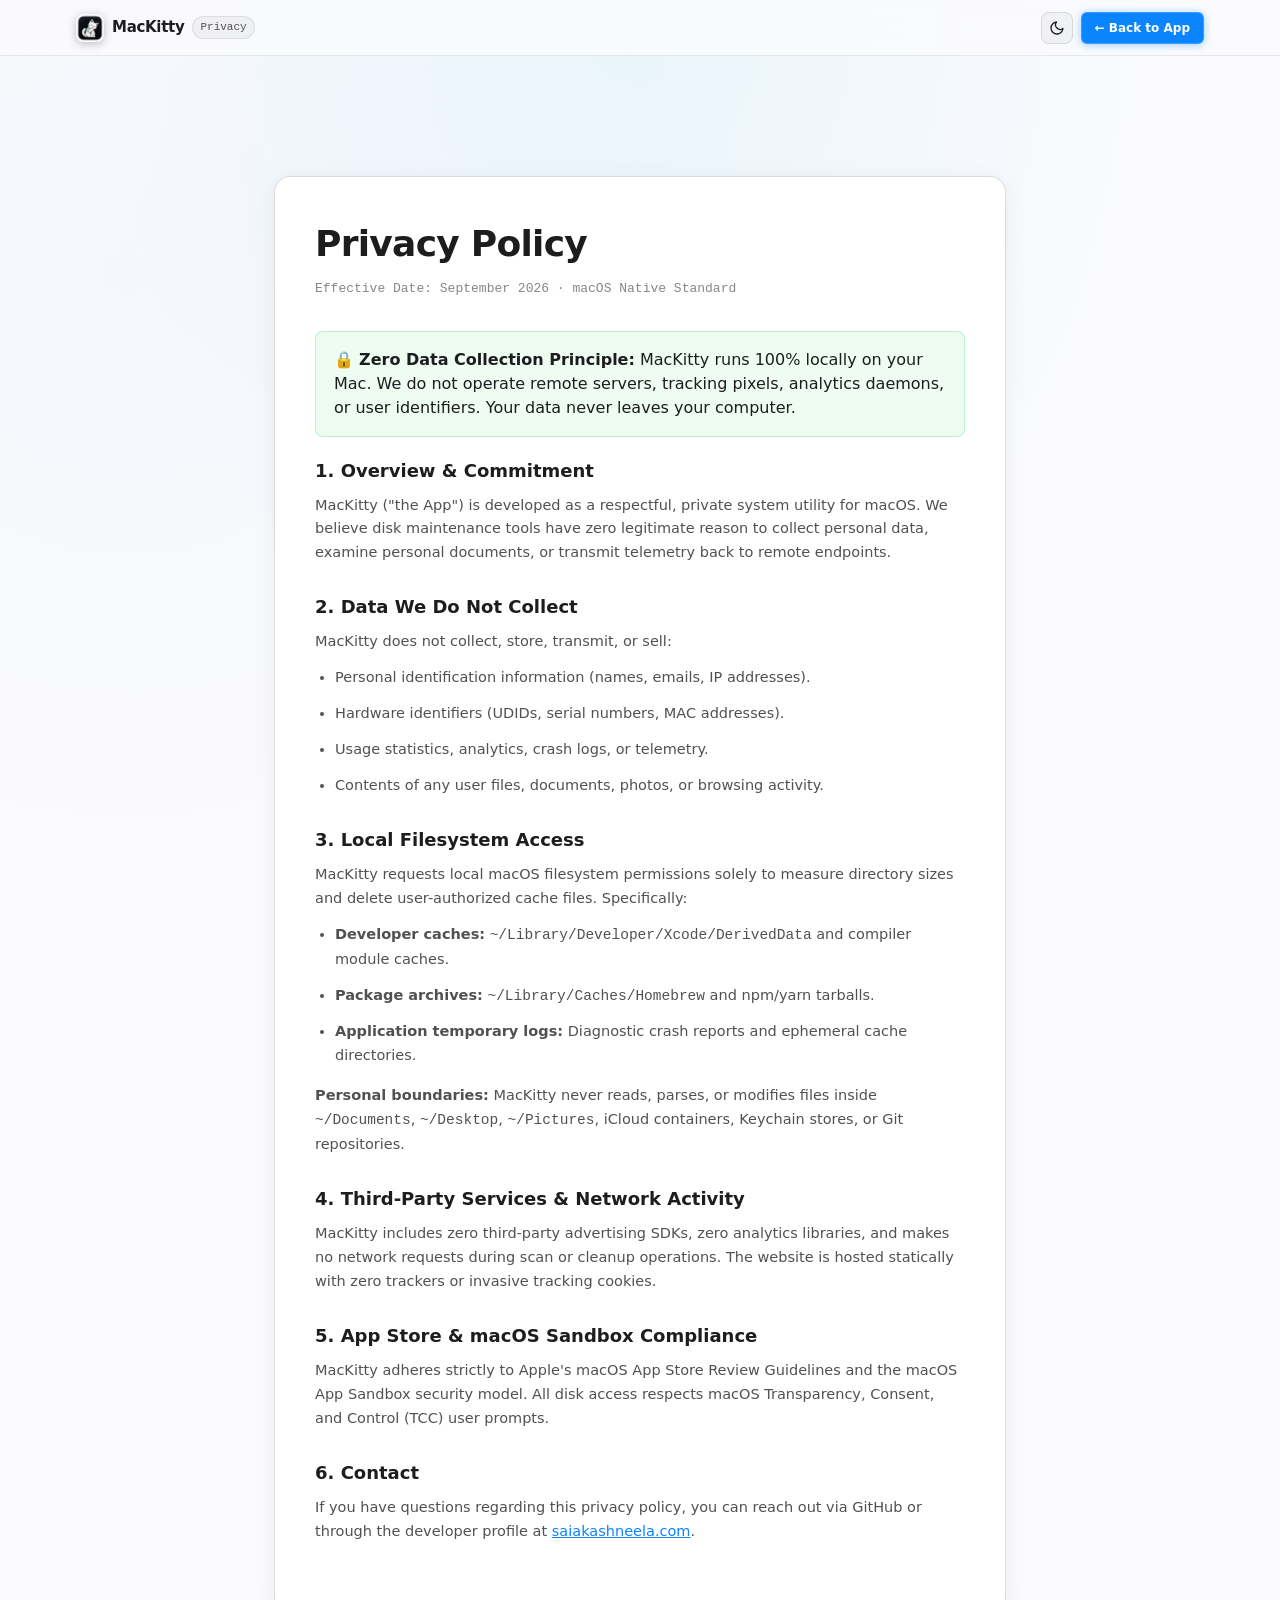
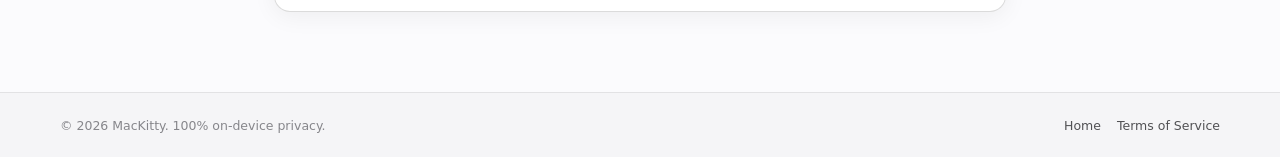
==== website/privacy.html @ 0033ea56 "feat: redesign dashboard UI, add auto-theming, include legal pages, and implement build notarization" ====
<!DOCTYPE html>
<html lang="en">
<head>
  <meta charset="UTF-8">
  <meta name="viewport" content="width=device-width, initial-scale=1.0, viewport-fit=cover">
  <title>Privacy Policy — MacKitty</title>
  <meta name="description" content="MacKitty Privacy Policy. 100% on-device operation. Zero telemetry, zero tracking, zero personal data collected or transmitted.">
  <link rel="icon" type="image/png" sizes="64x64" href="assets/favicon.png">
  <link rel="apple-touch-icon" href="assets/logo.png">
  <link rel="stylesheet" href="styles.css">
  <style>
    .legal-container {
      max-width: 780px;
      margin: 120px auto 80px;
      padding: 0 24px;
      position: relative;
      z-index: 10;
    }
    .legal-card {
      background: var(--bg-surface);
      border: 1px solid var(--border-subtle);
      border-radius: 16px;
      padding: 40px;
      box-shadow: var(--shadow-card);
    }
    .legal-card h1 {
      font-size: clamp(26px, 4vw, 36px);
      font-weight: 700;
      letter-spacing: -0.02em;
      margin: 0 0 8px;
      color: var(--text-primary);
    }
    .legal-card .effective-date {
      font-size: 13px;
      color: var(--text-muted);
      font-family: var(--font-mono);
      margin-bottom: 32px;
      display: block;
    }
    .legal-section {
      margin-bottom: 28px;
    }
    .legal-section h2 {
      font-size: 18px;
      font-weight: 600;
      color: var(--text-primary);
      margin: 0 0 10px;
    }
    .legal-section p, .legal-section li {
      font-size: 14.5px;
      line-height: 1.65;
      color: var(--text-secondary);
      margin: 0 0 12px;
    }
    .legal-section ul {
      padding-left: 20px;
      margin: 0 0 16px;
    }
    .legal-highlight {
      background: rgba(48, 209, 88, 0.08);
      border: 1px solid rgba(48, 209, 88, 0.25);
      border-radius: 8px;
      padding: 16px 18px;
      margin: 20px 0;
    }
    .legal-highlight p {
      margin: 0;
      font-weight: 500;
      color: var(--text-primary);
    }
  </style>
</head>
<body>
  <div class="page-atmosphere"></div>

  <!-- Header -->
  <header class="site-header">
    <div class="header-container">
      <a href="index.html" class="brand-badge">
        <img src="assets/logo.png" alt="MacKitty Icon" class="brand-icon">
        <span class="brand-name">MacKitty</span>
        <span class="brand-tag">Privacy</span>
      </a>

      <div class="header-actions">
        <button id="theme-toggle-btn" class="theme-toggle-btn" aria-label="Toggle Light and Dark Mode" title="Toggle Light/Dark Theme">
          <svg class="sun-icon" width="16" height="16" viewBox="0 0 24 24" fill="none" stroke="currentColor" stroke-width="2" stroke-linecap="round" stroke-linejoin="round"><circle cx="12" cy="12" r="5"></circle><line x1="12" y1="1" x2="12" y2="3"></line><line x1="12" y1="21" x2="12" y2="23"></line><line x1="4.22" y1="4.22" x2="5.64" y2="5.64"></line><line x1="18.36" y1="18.36" x2="19.78" y2="19.78"></line><line x1="1" y1="12" x2="3" y2="12"></line><line x1="21" y1="12" x2="23" y2="12"></line><line x1="4.22" y1="19.78" x2="5.64" y2="18.36"></line><line x1="18.36" y1="5.64" x2="19.78" y2="4.22"></line></svg>
          <svg class="moon-icon" width="16" height="16" viewBox="0 0 24 24" fill="none" stroke="currentColor" stroke-width="2" stroke-linecap="round" stroke-linejoin="round"><path d="M21 12.79A9 9 0 1 1 11.21 3 7 7 0 0 0 21 12.79z"></path></svg>
        </button>
        <a href="index.html" class="btn-header-download">← Back to App</a>
      </div>
    </div>
  </header>

  <main class="legal-container">
    <article class="legal-card">
      <h1>Privacy Policy</h1>
      <span class="effective-date">Effective Date: September 2026 · macOS Native Standard</span>

      <div class="legal-highlight">
        <p>🔒 <strong>Zero Data Collection Principle:</strong> MacKitty runs 100% locally on your Mac. We do not operate remote servers, tracking pixels, analytics daemons, or user identifiers. Your data never leaves your computer.</p>
      </div>

      <section class="legal-section">
        <h2>1. Overview & Commitment</h2>
        <p>MacKitty ("the App") is developed as a respectful, private system utility for macOS. We believe disk maintenance tools have zero legitimate reason to collect personal data, examine personal documents, or transmit telemetry back to remote endpoints.</p>
      </section>

      <section class="legal-section">
        <h2>2. Data We Do Not Collect</h2>
        <p>MacKitty does not collect, store, transmit, or sell:</p>
        <ul>
          <li>Personal identification information (names, emails, IP addresses).</li>
          <li>Hardware identifiers (UDIDs, serial numbers, MAC addresses).</li>
          <li>Usage statistics, analytics, crash logs, or telemetry.</li>
          <li>Contents of any user files, documents, photos, or browsing activity.</li>
        </ul>
      </section>

      <section class="legal-section">
        <h2>3. Local Filesystem Access</h2>
        <p>MacKitty requests local macOS filesystem permissions solely to measure directory sizes and delete user-authorized cache files. Specifically:</p>
        <ul>
          <li><strong>Developer caches:</strong> <code>~/Library/Developer/Xcode/DerivedData</code> and compiler module caches.</li>
          <li><strong>Package archives:</strong> <code>~/Library/Caches/Homebrew</code> and npm/yarn tarballs.</li>
          <li><strong>Application temporary logs:</strong> Diagnostic crash reports and ephemeral cache directories.</li>
        </ul>
        <p><strong>Personal boundaries:</strong> MacKitty never reads, parses, or modifies files inside <code>~/Documents</code>, <code>~/Desktop</code>, <code>~/Pictures</code>, iCloud containers, Keychain stores, or Git repositories.</p>
      </section>

      <section class="legal-section">
        <h2>4. Third-Party Services & Network Activity</h2>
        <p>MacKitty includes zero third-party advertising SDKs, zero analytics libraries, and makes no network requests during scan or cleanup operations. The website is hosted statically with zero trackers or invasive tracking cookies.</p>
      </section>

      <section class="legal-section">
        <h2>5. App Store & macOS Sandbox Compliance</h2>
        <p>MacKitty adheres strictly to Apple's macOS App Store Review Guidelines and the macOS App Sandbox security model. All disk access respects macOS Transparency, Consent, and Control (TCC) user prompts.</p>
      </section>

      <section class="legal-section">
        <h2>6. Contact</h2>
        <p>If you have questions regarding this privacy policy, you can reach out via GitHub or through the developer profile at <a href="https://saiakashneela.com" style="color: var(--mac-blue);">saiakashneela.com</a>.</p>
      </section>
    </article>
  </main>

  <footer class="site-footer">
    <div class="footer-container">
      <div>© 2026 MacKitty. 100% on-device privacy.</div>
      <div class="footer-links">
        <a href="index.html">Home</a>
        <a href="terms.html">Terms of Service</a>
      </div>
    </div>
  </footer>

  <script src="app.js"></script>
</body>
</html>
---- website/styles.css ----
/* ==========================================================================
   MacKitty — Native macOS System Companion & Disk Reclaimer
   Design System: Apple Silicon Native Glass (Dark Vibrancy & Apple Light Mode)
   Typography: SF Pro Display / SF Pro Text / SF Mono
   ========================================================================== */

:root {
  /* Core Dark Mode Palette (Default) */
  --bg-desktop: #0a0b0e;
  --bg-surface: #121318;
  --bg-header: rgba(10, 11, 14, 0.78);
  --bg-app-window: #121318;
  --bg-app-panel: #16171d;
  --bg-app-card: rgba(255, 255, 255, 0.04);
  --bg-app-card-hover: rgba(255, 255, 255, 0.07);

  --text-primary: #f4f4f7;
  --text-secondary: rgba(255, 255, 255, 0.7);
  --text-muted: rgba(255, 255, 255, 0.45);
  --text-pill: rgba(255, 255, 255, 0.85);

  /* Hairlines and borders */
  --border-hairline: rgba(255, 255, 255, 0.08);
  --border-subtle: rgba(255, 255, 255, 0.14);
  --border-card: rgba(255, 255, 255, 0.08);

  /* Mac System Accents */
  --mac-blue: #0a84ff;
  --mac-blue-hover: #0071e3;
  --mac-blue-glow: rgba(10, 132, 255, 0.4);
  --mac-cyan: #38bdf8;
  --mac-green: #30d158;
  --mac-yellow: #ffd60a;
  --mac-orange: #ff9f0a;
  --mac-red: #ff453a;
  --mac-purple: #bf5af2;

  /* Typography */
  --font-sans: -apple-system, BlinkMacSystemFont, "SF Pro Display", "SF Pro Text", -apple-system, system-ui, sans-serif;
  --font-mono: "SF Mono", ui-monospace, Menlo, Monaco, Consolas, monospace;

  /* Shadows */
  --shadow-window: 0 30px 90px -10px rgba(0, 0, 0, 0.85), 0 0 0 1px rgba(255, 255, 255, 0.08);
  --shadow-card: 0 4px 20px rgba(0, 0, 0, 0.3);
}

/* ==========================================================================
   LIGHT MODE PALETTE (Apple Style Pure Whites & Refined Grays)
   ========================================================================== */
html[data-theme="light"] {
  --bg-desktop: #fbfbfd;
  --bg-surface: #ffffff;
  --bg-header: rgba(251, 251, 253, 0.82);
  --bg-app-card: rgba(0, 0, 0, 0.03);
  --bg-app-card-hover: rgba(0, 0, 0, 0.06);

  --text-primary: #1d1d1f;
  --text-secondary: #515154;
  --text-muted: #86868b;
  --text-pill: #333336;

  --border-hairline: rgba(0, 0, 0, 0.08);
  --border-subtle: rgba(0, 0, 0, 0.14);
  --border-card: rgba(0, 0, 0, 0.08);

  --shadow-window: 0 25px 70px -10px rgba(0, 0, 0, 0.3), 0 0 0 1px rgba(0, 0, 0, 0.08);
  --shadow-card: 0 4px 24px rgba(0, 0, 0, 0.06);
}

html[data-theme="light"] .page-atmosphere {
  background: 
    radial-gradient(ellipse at 50% 0%, rgba(14, 165, 233, 0.07) 0%, transparent 60%),
    radial-gradient(circle at 10% 30%, rgba(59, 130, 246, 0.03) 0%, transparent 50%),
    #fbfbfd;
}

html[data-theme="light"] .hero-title {
  color: #1d1d1f;
}

html[data-theme="light"] .hero-subtitle {
  color: #515154;
}
html[data-theme="light"] .hero-subtitle strong {
  color: #1d1d1f;
}

html[data-theme="light"] .hero-pill-badge {
  background: rgba(0, 0, 0, 0.04);
  color: #1d1d1f;
  border-color: rgba(0, 0, 0, 0.08);
}

html[data-theme="light"] .hero-trust-row {
  color: #6e6e73;
}

html[data-theme="light"] .btn-secondary-mac {
  background: rgba(0, 0, 0, 0.04);
  color: #1d1d1f;
  border-color: rgba(0, 0, 0, 0.12);
}
html[data-theme="light"] .btn-secondary-mac:hover {
  background: rgba(0, 0, 0, 0.08);
}

html[data-theme="light"] .btn-header-appstore {
  background: rgba(0, 0, 0, 0.04);
  color: #1d1d1f;
  border-color: rgba(0, 0, 0, 0.1);
}

html[data-theme="light"] .brand-name {
  color: #1d1d1f;
}

html[data-theme="light"] .nav-link {
  color: #515154;
}
html[data-theme="light"] .nav-link:hover {
  color: #1d1d1f;
}

html[data-theme="light"] .tech-panel {
  background: #ffffff;
  border-color: rgba(0, 0, 0, 0.08);
  box-shadow: 0 4px 20px rgba(0, 0, 0, 0.04);
}
html[data-theme="light"] .tech-panel.safe {
  border-color: rgba(48, 209, 88, 0.35);
  background: linear-gradient(180deg, rgba(48, 209, 88, 0.04) 0%, #ffffff 100%);
}
html[data-theme="light"] .tech-panel.forbidden {
  border-color: rgba(255, 69, 58, 0.35);
  background: linear-gradient(180deg, rgba(255, 69, 58, 0.04) 0%, #ffffff 100%);
}
html[data-theme="light"] .spec-item {
  color: #333336;
}
html[data-theme="light"] .spec-item code {
  background: rgba(0, 0, 0, 0.05);
  color: #0284c7;
}

html[data-theme="light"] .faq-item {
  background: #ffffff;
  border-color: rgba(0, 0, 0, 0.08);
}
html[data-theme="light"] .faq-btn {
  color: #1d1d1f;
}
html[data-theme="light"] .faq-body {
  color: #515154;
  border-color: rgba(0, 0, 0, 0.06);
}

html[data-theme="light"] .download-card {
  background: linear-gradient(180deg, #ffffff 0%, #f5f5f7 100%);
  border-color: rgba(14, 165, 233, 0.35);
  box-shadow: 0 20px 50px rgba(0, 0, 0, 0.06);
}
html[data-theme="light"] .download-card h2 {
  color: #1d1d1f !important;
}
html[data-theme="light"] .download-card p {
  color: #515154 !important;
}

html[data-theme="light"] body {
  background-color: #fbfbfd;
  color: #1d1d1f;
}

html[data-theme="light"] .site-header {
  background: rgba(251, 251, 253, 0.85);
  border-color: rgba(0, 0, 0, 0.08);
}

html[data-theme="light"] .brand-tag {
  background: rgba(0, 0, 0, 0.04);
  color: #515154;
  border-color: rgba(0, 0, 0, 0.08);
}

html[data-theme="light"] .section-title {
  color: #1d1d1f;
}

html[data-theme="light"] .section-lead {
  color: #515154;
}

html[data-theme="light"] .section-label {
  color: #0284c7;
}

html[data-theme="light"] .companion-bar {
  background: rgba(240, 242, 247, 0.95);
  border-color: rgba(0, 0, 0, 0.1);
  color: #515154;
}
html[data-theme="light"] .companion-left span.apple-icon,
html[data-theme="light"] .companion-left span.app-item {
  color: #1d1d1f;
}
html[data-theme="light"] .companion-right .btn-tray-toggle {
  background: rgba(0, 0, 0, 0.05);
  color: #1d1d1f;
  border-color: rgba(0, 0, 0, 0.1);
}

html[data-theme="light"] .theme-toggle-btn {
  background: rgba(0, 0, 0, 0.04);
  border-color: rgba(0, 0, 0, 0.1);
  color: #1d1d1f;
}
html[data-theme="light"] .theme-toggle-btn:hover {
  background: rgba(0, 0, 0, 0.08);
}

html[data-theme="light"] .tech-panel h3 {
  color: #1d1d1f !important;
}
html[data-theme="light"] .tech-panel p {
  color: #515154 !important;
}

html[data-theme="light"] .faq-icon {
  color: #86868b;
}

html[data-theme="light"] .site-footer {
  background: #f5f5f7;
  color: #86868b;
  border-color: rgba(0, 0, 0, 0.08);
}
html[data-theme="light"] .footer-links a {
  color: #515154;
}
html[data-theme="light"] .footer-links a:hover {
  color: #1d1d1f;
}

/* ==========================================================================
   GLOBAL RESET & BASE
   ========================================================================== */
*, *::before, *::after {
  box-sizing: border-box;
}

html {
  scroll-behavior: smooth;
}

body {
  margin: 0;
  padding: 0;
  background-color: var(--bg-desktop);
  color: var(--text-primary);
  font-family: var(--font-sans);
  -webkit-font-smoothing: antialiased;
  -moz-osx-font-smoothing: grayscale;
  line-height: 1.5;
  overflow-x: hidden;
  transition: background-color 0.25s ease, color 0.25s ease;
}

.page-atmosphere {
  position: fixed;
  inset: 0;
  pointer-events: none;
  z-index: 0;
  background: 
    radial-gradient(ellipse at 50% 0%, rgba(14, 165, 233, 0.08) 0%, transparent 60%),
    radial-gradient(circle at 10% 30%, rgba(59, 130, 246, 0.04) 0%, transparent 50%),
    radial-gradient(circle at 90% 70%, rgba(168, 85, 247, 0.03) 0%, transparent 50%),
    #0a0b0e;
  transition: background 0.3s ease;
}

/* ==========================================================================
   NAVIGATION
   ========================================================================== */
.site-header {
  position: sticky;
  top: 0;
  z-index: 100;
  backdrop-filter: blur(24px) saturate(180%);
  -webkit-backdrop-filter: blur(24px) saturate(180%);
  background: var(--bg-header);
  border-bottom: 1px solid var(--border-hairline);
  height: 56px;
  transition: background 0.25s ease, border-color 0.25s ease;
}

.header-container {
  max-width: 1160px;
  margin: 0 auto;
  padding: 0 16px;
  height: 100%;
  display: flex;
  align-items: center;
  justify-content: space-between;
}

.brand-badge {
  display: flex;
  align-items: center;
  gap: 8px;
  text-decoration: none;
  color: var(--text-primary);
}

.brand-icon {
  width: 28px;
  height: 28px;
  border-radius: 7px;
  box-shadow: 0 2px 8px rgba(0, 0, 0, 0.25);
  flex-shrink: 0;
}

.brand-name {
  font-size: 15px;
  font-weight: 600;
  letter-spacing: -0.02em;
}

.brand-tag {
  font-size: 11px;
  font-family: var(--font-mono);
  color: var(--text-muted);
  background: var(--bg-app-card);
  padding: 2px 7px;
  border-radius: 12px;
  border: 1px solid var(--border-hairline);
}

.nav-links {
  display: none;
  align-items: center;
  gap: 24px;
}
@media (min-width: 820px) {
  .nav-links {
    display: flex;
  }
}

.nav-link {
  font-size: 13px;
  color: var(--text-secondary);
  text-decoration: none;
  transition: color 0.15s ease;
}
.nav-link:hover {
  color: var(--text-primary);
}

.header-actions {
  display: flex;
  align-items: center;
  gap: 8px;
}

/* Theme Toggle Button (Sun/Moon) */
.theme-toggle-btn {
  background: var(--bg-app-card);
  border: 1px solid var(--border-hairline);
  border-radius: 8px;
  width: 32px;
  height: 32px;
  display: flex;
  align-items: center;
  justify-content: center;
  cursor: pointer;
  color: var(--text-primary);
  transition: all 0.15s ease;
  padding: 0;
  flex-shrink: 0;
}
.theme-toggle-btn:hover {
  background: var(--bg-app-card-hover);
  border-color: var(--border-subtle);
}
.theme-toggle-btn .sun-icon {
  display: block;
}
.theme-toggle-btn .moon-icon {
  display: none;
}
html[data-theme="light"] .theme-toggle-btn .sun-icon {
  display: none;
}
html[data-theme="light"] .theme-toggle-btn .moon-icon {
  display: block;
}

.btn-header-appstore {
  display: none;
  align-items: center;
  gap: 6px;
  padding: 6px 12px;
  font-size: 12px;
  font-weight: 500;
  color: var(--text-primary);
  background: var(--bg-app-card);
  border: 1px solid var(--border-hairline);
  border-radius: 6px;
  text-decoration: none;
  transition: all 0.15s ease;
}
@media (min-width: 540px) {
  .btn-header-appstore {
    display: inline-flex;
  }
}
.btn-header-appstore:hover {
  background: var(--bg-app-card-hover);
}

.btn-header-download {
  display: inline-flex;
  align-items: center;
  gap: 6px;
  padding: 6px 13px;
  font-size: 12px;
  font-weight: 600;
  color: #fff;
  background: var(--mac-blue);
  border: 1px solid rgba(255, 255, 255, 0.2);
  border-radius: 6px;
  text-decoration: none;
  box-shadow: 0 1px 8px var(--mac-blue-glow);
  transition: all 0.15s ease;
}
.btn-header-download:hover {
  background: var(--mac-blue-hover);
}

/* ==========================================================================
   HERO SECTION
   ========================================================================== */
.hero-section {
  position: relative;
  z-index: 10;
  max-width: 1160px;
  margin: 0 auto;
  padding: 48px 16px 16px;
  text-align: center;
}
@media (min-width: 768px) {
  .hero-section {
    padding: 64px 20px 24px;
  }
}

.hero-pill-badge {
  display: inline-flex;
  align-items: center;
  gap: 8px;
  padding: 5px 14px;
  font-size: 12px;
  font-weight: 500;
  color: var(--text-pill);
  background: var(--bg-app-card);
  border: 1px solid var(--border-hairline);
  border-radius: 20px;
  margin-bottom: 20px;
  max-width: 100%;
  overflow: hidden;
  text-overflow: ellipsis;
  white-space: nowrap;
}

.hero-pill-dot {
  width: 6px;
  height: 6px;
  background: var(--mac-green);
  border-radius: 50%;
  box-shadow: 0 0 6px rgba(48, 209, 88, 0.6);
  flex-shrink: 0;
}

.hero-title {
  font-size: clamp(28px, 6vw, 66px);
  font-weight: 700;
  letter-spacing: -0.035em;
  line-height: 1.1;
  color: #ffffff;
  margin: 0 0 16px;
  max-width: 860px;
  margin-left: auto;
  margin-right: auto;
}

.hero-subtitle {
  font-size: clamp(15px, 2.2vw, 19px);
  font-weight: 400;
  line-height: 1.5;
  color: var(--text-secondary);
  max-width: 640px;
  margin: 0 auto 28px;
}

.hero-subtitle strong {
  color: var(--text-primary);
  font-weight: 600;
}

.hero-cta-group {
  display: flex;
  flex-direction: column;
  align-items: stretch;
  justify-content: center;
  gap: 10px;
  margin-bottom: 18px;
  max-width: 440px;
  margin-left: auto;
  margin-right: auto;
}
@media (min-width: 520px) {
  .hero-cta-group {
    flex-direction: row;
    max-width: none;
  }
}

.btn-primary-mac {
  display: inline-flex;
  align-items: center;
  justify-content: center;
  gap: 10px;
  padding: 12px 24px;
  min-height: 48px;
  font-size: 14.5px;
  font-weight: 600;
  color: #fff;
  background: linear-gradient(180deg, #1f86f8 0%, #0d62d6 100%);
  border: 1px solid rgba(255, 255, 255, 0.35);
  border-radius: 10px;
  text-decoration: none;
  box-shadow: 0 4px 20px rgba(13, 98, 214, 0.45);
  transition: all 0.2s cubic-bezier(0.16, 1, 0.3, 1);
}
.btn-primary-mac:hover {
  transform: translateY(-1px);
  box-shadow: 0 6px 28px rgba(13, 98, 214, 0.6);
}

.btn-secondary-mac {
  display: inline-flex;
  align-items: center;
  justify-content: center;
  gap: 10px;
  padding: 12px 22px;
  min-height: 48px;
  font-size: 14.5px;
  font-weight: 500;
  color: rgba(255, 255, 255, 0.9);
  background: rgba(255, 255, 255, 0.06);
  border: 1px solid var(--border-subtle);
  border-radius: 10px;
  text-decoration: none;
  backdrop-filter: blur(12px);
  transition: all 0.2s ease;
}
.btn-secondary-mac:hover {
  background: rgba(255, 255, 255, 0.12);
  color: #fff;
}

.hero-trust-row {
  display: inline-flex;
  align-items: center;
  justify-content: center;
  gap: 8px;
  font-size: 12.5px;
  color: var(--text-muted);
}
.hero-trust-row svg {
  color: var(--mac-green);
  flex-shrink: 0;
}

/* ==========================================================================
   INTERACTIVE MACOS APP WINDOW (Exact Replica of SimpleDashboardView)
   ========================================================================== */
.showcase-stage {
  position: relative;
  z-index: 10;
  max-width: 1080px;
  margin: 28px auto 60px;
  padding: 0 12px;
}
@media (min-width: 768px) {
  .showcase-stage {
    padding: 0 20px;
  }
}

/* Simulated macOS Menu Bar Companion Toggle */
.companion-bar {
  display: flex;
  align-items: center;
  justify-content: space-between;
  background: rgba(20, 21, 26, 0.9);
  border: 1px solid var(--border-hairline);
  border-bottom: none;
  border-radius: 12px 12px 0 0;
  padding: 6px 12px;
  font-size: 12px;
  color: rgba(255, 255, 255, 0.6);
}

.companion-left {
  display: flex;
  align-items: center;
  gap: 12px;
}
.companion-left span.apple-icon {
  color: #fff;
  font-size: 13px;
}
.companion-left span.app-item {
  font-weight: 600;
  color: #fff;
}
.companion-left span.menu-item {
  display: none;
}
@media (min-width: 700px) {
  .companion-left span.menu-item {
    display: inline;
  }
}

.companion-right {
  display: flex;
  align-items: center;
  gap: 10px;
  position: relative;
}

.tray-icon-btn {
  display: inline-flex;
  align-items: center;
  gap: 6px;
  background: rgba(255, 255, 255, 0.08);
  border: 1px solid var(--border-hairline);
  padding: 4px 10px;
  border-radius: 6px;
  color: #fff;
  font-size: 11px;
  font-weight: 500;
  cursor: pointer;
  transition: all 0.15s ease;
}
.tray-icon-btn:hover, .tray-icon-btn.active {
  background: rgba(56, 189, 248, 0.2);
  border-color: rgba(56, 189, 248, 0.4);
  color: var(--mac-cyan);
}

/* Tray Mini Dashboard Dropdown Simulator */
.tray-popover {
  position: absolute;
  top: 36px;
  right: 0;
  width: 310px;
  max-width: calc(100vw - 36px);
  background: #14151b;
  border: 1px solid rgba(255, 255, 255, 0.14);
  border-radius: 12px;
  box-shadow: 0 20px 50px rgba(0, 0, 0, 0.85), 0 0 0 1px rgba(255, 255, 255, 0.08);
  padding: 14px;
  z-index: 50;
  display: none;
  animation: popoverFadeIn 0.18s cubic-bezier(0.16, 1, 0.3, 1);
}
.tray-popover.open {
  display: block;
}

@keyframes popoverFadeIn {
  from { opacity: 0; transform: translateY(-6px); }
  to { opacity: 1; transform: translateY(0); }
}

.tray-popover-header {
  display: flex;
  align-items: center;
  justify-content: space-between;
  margin-bottom: 12px;
}
.tray-popover-title {
  display: flex;
  align-items: center;
  gap: 8px;
  font-size: 13.5px;
  font-weight: 700;
  color: #fff;
}
.tray-popover-title img {
  width: 18px;
  height: 18px;
  border-radius: 4px;
}

.tray-grid {
  display: grid;
  grid-template-columns: 1fr 1fr;
  gap: 8px;
  margin-bottom: 8px;
}

.tray-stat-box {
  background: rgba(255, 255, 255, 0.04);
  border: 1px solid var(--border-hairline);
  border-radius: 8px;
  padding: 8px 10px;
  text-align: left;
}
.tray-stat-label {
  font-size: 9.5px;
  font-weight: 600;
  text-transform: uppercase;
  color: rgba(255, 255, 255, 0.45);
  margin-bottom: 2px;
}
.tray-stat-val {
  font-size: 12.5px;
  font-weight: 700;
  font-family: var(--font-mono);
  color: #fff;
}
.tray-stat-sub {
  font-size: 10px;
  color: rgba(255, 255, 255, 0.4);
}

.tray-network-box {
  display: flex;
  align-items: center;
  justify-content: space-between;
  background: rgba(255, 255, 255, 0.04);
  border: 1px solid var(--border-hairline);
  border-radius: 8px;
  padding: 6px 10px;
  font-size: 11px;
  margin-bottom: 10px;
}

.tray-action-buttons {
  display: grid;
  grid-template-columns: 1fr 1fr;
  gap: 8px;
}
.tray-btn-clean {
  background: var(--mac-blue);
  color: #fff;
  border: none;
  border-radius: 7px;
  font-size: 11.5px;
  font-weight: 600;
  padding: 8px;
  cursor: pointer;
}
.tray-btn-scan {
  background: rgba(255, 255, 255, 0.08);
  color: #fff;
  border: 1px solid var(--border-hairline);
  border-radius: 7px;
  font-size: 11.5px;
  font-weight: 600;
  padding: 8px;
  cursor: pointer;
}

/* Actual App Window Frame */
.mac-window {
  position: relative;
  background: var(--bg-app-window);
  border: 1px solid rgba(255, 255, 255, 0.1);
  border-radius: 0 0 14px 14px;
  box-shadow: var(--shadow-window);
  overflow: hidden;
  min-height: 590px;
  display: flex;
  flex-direction: column;
}

/* Window Chrome Titlebar */
.mac-chrome {
  height: 42px;
  background: rgba(18, 19, 24, 0.95);
  border-bottom: 1px solid var(--border-hairline);
  display: flex;
  align-items: center;
  justify-content: space-between;
  padding: 0 12px;
  position: relative;
  z-index: 20;
}

.traffic-lights {
  display: flex;
  align-items: center;
  gap: 7px;
}

.traffic-light {
  width: 12px;
  height: 12px;
  border-radius: 50%;
  display: inline-block;
}
.tl-close { background: #ff5f56; border: 1px solid #e0443e; }
.tl-min { background: #ffbd2e; border: 1px solid #dea123; }
.tl-zoom { background: #27c93f; border: 1px solid #1aab29; }

.chrome-center {
  display: flex;
  align-items: center;
  gap: 12px;
}

.chrome-app-id {
  display: flex;
  align-items: center;
  gap: 7px;
  font-size: 13px;
  font-weight: 600;
  color: rgba(255, 255, 255, 0.9);
}
.chrome-app-id img {
  width: 16px;
  height: 16px;
  border-radius: 4px;
}

.chrome-tabs {
  display: none;
  align-items: center;
  gap: 3px;
  background: rgba(255, 255, 255, 0.04);
  padding: 2px;
  border-radius: 20px;
  border: 1px solid var(--border-hairline);
}
@media (min-width: 600px) {
  .chrome-tabs {
    display: flex;
  }
}

.chrome-tab {
  font-size: 11.5px;
  font-weight: 500;
  color: rgba(255, 255, 255, 0.5);
  background: transparent;
  border: none;
  padding: 4px 11px;
  border-radius: 16px;
  cursor: pointer;
  transition: all 0.15s ease;
}
.chrome-tab.active {
  color: #fff;
  font-weight: 600;
  background: rgba(255, 255, 255, 0.12);
  box-shadow: 0 0 0 1px rgba(255, 255, 255, 0.14);
}

.chrome-right {
  display: flex;
  align-items: center;
  gap: 8px;
}

.status-badge {
  display: inline-flex;
  align-items: center;
  gap: 6px;
  padding: 4px 9px;
  background: rgba(255, 255, 255, 0.06);
  border-radius: 6px;
  font-size: 11px;
  color: rgba(255, 255, 255, 0.65);
}

.status-dot {
  width: 6px;
  height: 6px;
  border-radius: 50%;
  background: #888;
}
.status-dot.idle { background: #888; }
.status-dot.scanning { background: var(--mac-cyan); box-shadow: 0 0 6px var(--mac-cyan); }
.status-dot.triage { background: var(--mac-yellow); }
.status-dot.cleaning { background: var(--mac-green); }

/* Window Canvas Area (With Cosmic Cat Video) */
.mac-canvas {
  position: relative;
  flex: 1;
  min-height: 550px;
  display: flex;
  flex-direction: column;
  overflow: hidden;
  background: #0f1014;
}

/* Background Cosmic Video Layer */
.mac-video-layer {
  position: absolute;
  inset: 0;
  width: 100%;
  height: 100%;
  object-fit: cover;
  pointer-events: none;
  z-index: 1;
  transition: transform 0.45s cubic-bezier(0.16, 1, 0.3, 1);
}
.mac-video-layer.flipped {
  transform: scaleX(-1);
}

/* Cat Spotlight Aura (from SimpleDashboardView.swift) */
.cat-spotlight-aura {
  position: absolute;
  inset: 0;
  pointer-events: none;
  z-index: 2;
  transition: all 0.45s ease;
  background: radial-gradient(circle at 18% 70%, rgba(89, 166, 255, 0.22) 20px, rgba(38, 89, 230, 0.08) 120px, transparent 220px);
}
.cat-spotlight-aura.flipped {
  background: radial-gradient(circle at 82% 70%, rgba(89, 166, 255, 0.26) 20px, rgba(38, 89, 230, 0.10) 140px, transparent 240px);
}

/* Cat Dimming Mask that dims non-cat video (from SimpleDashboardView.swift) */
.cat-dimming-mask {
  position: absolute;
  inset: 0;
  pointer-events: none;
  z-index: 3;
  transition: all 0.45s ease;
  background: radial-gradient(circle at 18% 70%, transparent 0%, transparent 16%, rgba(0,0,0,0.35) 28%, rgba(0,0,0,0.72) 48%, rgba(0,0,0,0.88) 72%);
}
.cat-dimming-mask.flipped {
  background: radial-gradient(circle at 82% 70%, transparent 0%, transparent 18%, rgba(0,0,0,0.30) 30%, rgba(0,0,0,0.65) 50%, rgba(0,0,0,0.82) 74%);
}

/* Foreground interactive screens */
.mac-screen-container {
  position: relative;
  z-index: 5;
  width: 100%;
  height: 100%;
  flex: 1;
  display: flex;
  flex-direction: column;
}

.mac-screen {
  display: none;
  width: 100%;
  height: 100%;
  flex: 1;
}

/* ==========================================================================
   APP SCREEN 1: WELCOME / IDLE DASHBOARD
   ========================================================================== */
.screen-welcome.active {
  display: flex;
  flex-direction: column;
  align-items: center;
  justify-content: center;
  padding: 24px 16px 20px;
  max-width: 680px;
  margin: 0 auto;
  width: 100%;
  text-align: center;
}

/* 170x170 Circular Disk Gauge (Responsive on mobile) */
.disk-gauge-wrap {
  display: flex;
  flex-direction: column;
  align-items: center;
  margin-bottom: 16px;
}

.gauge-svg-container {
  position: relative;
  width: 170px;
  height: 170px;
}
@media (max-width: 480px) {
  .gauge-svg-container {
    width: 145px;
    height: 145px;
  }
  .gauge-svg-container svg {
    width: 145px !important;
    height: 145px !important;
  }
}

.gauge-svg-container svg {
  transform: rotate(-90deg);
  width: 170px;
  height: 170px;
}

.gauge-glow-arc {
  filter: blur(6px);
  opacity: 0.7;
}

.gauge-center-text {
  position: absolute;
  inset: 0;
  display: flex;
  flex-direction: column;
  align-items: center;
  justify-content: center;
}

.gauge-pct {
  font-size: 28px;
  font-weight: 700;
  font-family: var(--font-mono);
  color: rgba(255, 255, 255, 0.95);
  line-height: 1;
}
@media (min-width: 480px) {
  .gauge-pct {
    font-size: 30px;
  }
}

.gauge-sub {
  font-size: 12.5px;
  color: rgba(255, 255, 255, 0.5);
  margin-top: 2px;
}

.disk-title {
  font-size: 16px;
  font-weight: 600;
  color: rgba(255, 255, 255, 0.95);
  margin: 6px 0 2px;
}

.disk-details {
  font-size: 12px;
  font-family: var(--font-mono);
  color: rgba(255, 255, 255, 0.5);
}

/* Scan Button with native Mac styling */
.scan-action-wrap {
  display: flex;
  flex-direction: column;
  align-items: center;
  gap: 8px;
  margin-bottom: 20px;
  width: 100%;
}

.btn-scan-main {
  display: inline-flex;
  align-items: center;
  justify-content: center;
  gap: 8px;
  padding: 12px 34px;
  font-size: 14.5px;
  font-weight: 600;
  color: #fff;
  background: linear-gradient(180deg, #2ea6ff 0%, #0d6be8 100%);
  border: 1px solid rgba(255, 255, 255, 0.35);
  border-radius: 8px;
  box-shadow: 0 4px 16px rgba(13, 98, 214, 0.45);
  cursor: pointer;
  transition: all 0.18s ease;
  min-width: 200px;
}
.btn-scan-main:hover {
  transform: translateY(-1px);
  box-shadow: 0 6px 24px rgba(13, 98, 214, 0.65);
}

.safety-capsule {
  display: inline-flex;
  align-items: center;
  gap: 6px;
  padding: 4px 12px;
  background: rgba(255, 255, 255, 0.05);
  border-radius: 20px;
  font-size: 11.5px;
  font-weight: 500;
  color: rgba(255, 255, 255, 0.7);
}
.safety-capsule svg {
  color: var(--mac-green);
  flex-shrink: 0;
}

/* 5-Card Stats Strip */
.stats-strip {
  display: grid;
  grid-template-columns: repeat(2, 1fr);
  gap: 8px;
  width: 100%;
  margin-bottom: 12px;
}
@media (min-width: 680px) {
  .stats-strip {
    grid-template-columns: repeat(5, 1fr);
  }
}

.telemetry-card {
  background: var(--bg-app-panel);
  border: 1px solid var(--border-hairline);
  border-radius: 8px;
  padding: 8px 10px;
  text-align: left;
  cursor: pointer;
  transition: all 0.18s ease;
}
.telemetry-card:hover {
  border-color: rgba(255, 255, 255, 0.25);
  transform: translateY(-1px);
}

.card-top {
  display: flex;
  align-items: center;
  justify-content: space-between;
  margin-bottom: 3px;
}
.card-label {
  font-size: 10px;
  font-weight: 700;
  letter-spacing: 0.04em;
  color: rgba(255, 255, 255, 0.42);
}
.card-beacon {
  width: 5px;
  height: 5px;
  border-radius: 50%;
}
.card-val {
  font-size: 12px;
  font-weight: 600;
  font-family: var(--font-mono);
  color: rgba(255, 255, 255, 0.95);
  white-space: nowrap;
  overflow: hidden;
  text-overflow: ellipsis;
}
.card-bar {
  width: 100%;
  height: 3px;
  background: rgba(255, 255, 255, 0.08);
  border-radius: 2px;
  margin-top: 5px;
  overflow: hidden;
}
.card-bar-fill {
  height: 100%;
  border-radius: 2px;
  transition: width 0.3s ease;
}

/* Lifetime Stats */
.dashboard-sub-row {
  display: grid;
  grid-template-columns: 1fr 1fr;
  gap: 8px;
  width: 100%;
}

.lifetime-card {
  background: var(--bg-app-panel);
  border: 1px solid var(--border-hairline);
  border-radius: 8px;
  padding: 8px 12px;
  text-align: left;
}
.lifetime-card-label {
  font-size: 9.5px;
  font-weight: 700;
  color: rgba(255, 255, 255, 0.4);
  letter-spacing: 0.04em;
}
.lifetime-card-val {
  font-size: 18px;
  font-weight: 700;
  font-family: var(--font-mono);
  color: rgba(255, 255, 255, 0.92);
}

/* ==========================================================================
   APP SCREEN 2: SCANNING SCREEN (Radar + Sonar Sweep)
   ========================================================================== */
.screen-scanning.active {
  display: flex;
  flex-direction: column;
  align-items: center;
  justify-content: center;
  text-align: center;
  padding: 36px 16px;
  max-width: 580px;
  margin: 0 auto;
}

.sonar-radar-container {
  position: relative;
  width: 140px;
  height: 140px;
  display: flex;
  align-items: center;
  justify-content: center;
  margin-bottom: 20px;
}

.radar-pulse-ring {
  position: absolute;
  width: 130px;
  height: 130px;
  border-radius: 50%;
  border: 1.5px solid rgba(14, 165, 233, 0.3);
  animation: radarPulse 1.8s ease-out infinite;
}

@keyframes radarPulse {
  0% { transform: scale(0.85); opacity: 0.6; }
  100% { transform: scale(1.25); opacity: 0; }
}

.radar-sweep-disc {
  position: absolute;
  width: 95px;
  height: 95px;
  border-radius: 50%;
  background: conic-gradient(from 0deg, transparent 0%, rgba(14, 165, 233, 0.05) 50%, rgba(14, 165, 233, 0.55) 100%);
  animation: radarSweep 1.8s linear infinite;
}

@keyframes radarSweep {
  from { transform: rotate(0deg); }
  to { transform: rotate(360deg); }
}

.radar-center-logo {
  position: relative;
  z-index: 5;
  width: 40px;
  height: 40px;
  border-radius: 10px;
  box-shadow: 0 0 20px rgba(56, 189, 248, 0.5);
}

.scanning-headline-row {
  display: flex;
  align-items: center;
  justify-content: center;
  gap: 8px;
  margin-bottom: 4px;
}
.scan-beacon {
  width: 7px;
  height: 7px;
  background: var(--mac-green);
  border-radius: 50%;
  box-shadow: 0 0 8px var(--mac-green);
}
.scan-title {
  font-size: 11.5px;
  font-weight: 700;
  font-family: var(--font-mono);
  letter-spacing: 0.1em;
  color: rgba(255, 255, 255, 0.7);
}

.scan-pct-big {
  font-size: 34px;
  font-weight: 700;
  font-family: var(--font-mono);
  color: #fff;
  margin: 0 0 14px;
}

.scan-files-counter {
  font-size: 12.5px;
  font-family: var(--font-mono);
  color: rgba(255, 255, 255, 0.85);
  margin-bottom: 10px;
}

.scan-path-box {
  background: rgba(255, 255, 255, 0.04);
  border: 1px solid var(--border-hairline);
  border-radius: 6px;
  padding: 8px 12px;
  font-family: var(--font-mono);
  font-size: 11px;
  color: rgba(255, 255, 255, 0.6);
  max-width: 440px;
  width: 100%;
  margin: 0 auto 20px;
  display: flex;
  align-items: center;
  justify-content: center;
  gap: 4px;
  white-space: nowrap;
  overflow: hidden;
  text-overflow: ellipsis;
}

.scan-cursor {
  color: var(--mac-cyan);
  animation: blinkCursor 0.9s step-start infinite;
}
@keyframes blinkCursor {
  50% { opacity: 0; }
}

.btn-scan-cancel {
  background: rgba(255, 255, 255, 0.06);
  border: 1px solid var(--border-subtle);
  color: rgba(255, 255, 255, 0.8);
  font-size: 12px;
  font-weight: 500;
  padding: 7px 18px;
  border-radius: 7px;
  cursor: pointer;
  transition: all 0.15s ease;
}
.btn-scan-cancel:hover {
  background: rgba(255, 255, 255, 0.12);
  color: #fff;
}

/* ==========================================================================
   APP SCREEN 3: SMART TRIAGE RESULTS
   *FIXED*: Left side houses the checklist & summary.
   The ENTIRE right side is 100% open so Kitty is front and center on the moon,
   NEVER behind any panel!
   ========================================================================== */
.screen-triage.active {
  display: flex;
  flex-direction: column;
  height: 100%;
  min-height: 540px;
  position: relative;
}
@media (min-width: 820px) {
  .screen-triage.active {
    flex-direction: row;
  }
}

/* Left side container holding the checklist and purge action */
.triage-content-left {
  width: 100%;
  max-width: 100%;
  padding: 20px 18px;
  background: rgba(16, 17, 22, 0.82);
  backdrop-filter: blur(24px);
  -webkit-backdrop-filter: blur(24px);
  border-right: 1px solid var(--border-hairline);
  display: flex;
  flex-direction: column;
  justify-content: space-between;
  z-index: 10;
  overflow-y: auto;
}
@media (min-width: 820px) {
  .triage-content-left {
    max-width: 530px;
    width: 530px;
  }
}

.triage-header-bar {
  display: flex;
  align-items: center;
  justify-content: space-between;
  margin-bottom: 12px;
}

.btn-back-dashboard {
  display: inline-flex;
  align-items: center;
  gap: 6px;
  background: rgba(255, 255, 255, 0.08);
  border: 1px solid var(--border-subtle);
  color: rgba(255, 255, 255, 0.9);
  padding: 5px 12px;
  border-radius: 6px;
  font-size: 12px;
  font-weight: 500;
  cursor: pointer;
  transition: all 0.15s ease;
}
.btn-back-dashboard:hover {
  background: rgba(255, 255, 255, 0.14);
  color: #fff;
}

.btn-toggle-select-all {
  background: none;
  border: none;
  color: var(--mac-cyan);
  font-size: 12px;
  font-weight: 500;
  cursor: pointer;
}

.triage-title-block {
  margin-bottom: 12px;
}
.triage-title-block h3 {
  margin: 0;
  font-size: 18px;
  font-weight: 700;
  color: rgba(255, 255, 255, 0.95);
}
.triage-title-block p {
  margin: 2px 0 0;
  font-size: 12px;
  font-family: var(--font-mono);
  color: rgba(255, 255, 255, 0.5);
}

.triage-items-list {
  display: flex;
  flex-direction: column;
  margin-bottom: 16px;
}

.triage-item-row {
  display: flex;
  align-items: center;
  gap: 10px;
  padding: 9px 0;
  border-bottom: 1px solid var(--border-hairline);
  cursor: pointer;
  transition: background 0.15s ease;
}
.triage-item-row:hover {
  background: rgba(255, 255, 255, 0.02);
}

.triage-checkbox {
  appearance: none;
  -webkit-appearance: none;
  width: 16px;
  height: 16px;
  border-radius: 4px;
  border: 1.5px solid rgba(255, 255, 255, 0.4);
  background: transparent;
  cursor: pointer;
  display: grid;
  place-content: center;
  transition: all 0.15s ease;
  flex-shrink: 0;
}
.triage-checkbox:checked {
  background: var(--mac-blue);
  border-color: var(--mac-blue);
}
.triage-checkbox:checked::after {
  content: "";
  width: 4px;
  height: 8px;
  border: solid white;
  border-width: 0 2px 2px 0;
  transform: rotate(45deg) translate(-1px, -1px);
}

.triage-cat-badge {
  width: 28px;
  height: 28px;
  border-radius: 6px;
  display: flex;
  align-items: center;
  justify-content: center;
  font-family: var(--font-mono);
  font-size: 10px;
  font-weight: 700;
  flex-shrink: 0;
}
.badge-xc { background: rgba(56, 189, 248, 0.16); color: #38bdf8; }
.badge-hb { background: rgba(255, 159, 10, 0.16); color: #ff9f0a; }
.badge-sys { background: rgba(191, 90, 242, 0.16); color: #bf5af2; }
.badge-dl { background: rgba(48, 209, 88, 0.16); color: #30d158; }
.badge-log { background: rgba(255, 69, 58, 0.16); color: #ff453a; }
.badge-npm { background: rgba(255, 214, 10, 0.16); color: #ffd60a; }

.triage-item-info {
  flex: 1;
  min-width: 0;
}
.triage-item-name {
  font-size: 12.5px;
  font-weight: 500;
  color: rgba(255, 255, 255, 0.92);
}
.triage-item-path {
  font-size: 10.5px;
  font-family: var(--font-mono);
  color: rgba(255, 255, 255, 0.35);
  white-space: nowrap;
  overflow: hidden;
  text-overflow: ellipsis;
}

.triage-item-size {
  font-size: 12.5px;
  font-family: var(--font-mono);
  font-weight: 600;
  color: rgba(255, 255, 255, 0.75);
  white-space: nowrap;
}

/* Integrated Summary Dock on the Left (No covering of the cat!) */
.triage-purge-dock {
  background: rgba(255, 255, 255, 0.04);
  border: 1px solid var(--border-hairline);
  border-radius: 10px;
  padding: 12px 14px;
  margin-top: 10px;
}

.triage-purge-row {
  display: flex;
  align-items: center;
  justify-content: space-between;
  margin-bottom: 10px;
}
.purge-total-label {
  font-size: 11px;
  color: rgba(255, 255, 255, 0.5);
  text-transform: uppercase;
  font-weight: 600;
  letter-spacing: 0.04em;
}
.purge-total-num {
  font-size: 20px;
  font-weight: 700;
  font-family: var(--font-mono);
  color: #fff;
}

.btn-clean-now {
  background: var(--mac-blue);
  color: #fff;
  border: none;
  border-radius: 8px;
  font-size: 13.5px;
  font-weight: 600;
  padding: 11px;
  cursor: pointer;
  width: 100%;
  box-shadow: 0 4px 16px var(--mac-blue-glow);
  transition: all 0.15s ease;
}
.btn-clean-now:hover {
  background: var(--mac-blue-hover);
  transform: translateY(-1px);
}

/* Right stage: 100% Dedicated to Kitty on the Moon */
.triage-kitty-stage {
  flex: 1;
  position: relative;
  display: flex;
  flex-direction: column;
  align-items: flex-end;
  justify-content: flex-start;
  padding: 20px;
  pointer-events: none;
}

/* Floating speech bubble badge next to Kitty */
.kitty-ready-badge {
  display: inline-flex;
  align-items: center;
  gap: 7px;
  background: rgba(14, 165, 233, 0.18);
  border: 1px solid rgba(56, 189, 248, 0.4);
  backdrop-filter: blur(12px);
  -webkit-backdrop-filter: blur(12px);
  padding: 6px 14px;
  border-radius: 20px;
  font-size: 12px;
  font-weight: 600;
  color: #fff;
  box-shadow: 0 4px 16px rgba(0, 0, 0, 0.4);
  animation: floatKitty 4s ease-in-out infinite;
}

@keyframes floatKitty {
  0%, 100% { transform: translateY(0); }
  50% { transform: translateY(-5px); }
}

/* ==========================================================================
   APP SCREEN 4: CLEANING PROGRESS & SUMMARY
   ========================================================================== */
.screen-cleaning.active {
  display: flex;
  flex-direction: column;
  align-items: center;
  justify-content: center;
  text-align: center;
  padding: 40px 16px;
  max-width: 500px;
  margin: 0 auto;
}

.cleaning-circle-wrap {
  position: relative;
  width: 160px;
  height: 160px;
  margin-bottom: 20px;
}

.cleaning-circle-wrap svg {
  transform: rotate(-90deg);
  width: 160px;
  height: 160px;
}

.cleaning-center-text {
  position: absolute;
  inset: 0;
  display: flex;
  flex-direction: column;
  align-items: center;
  justify-content: center;
}

.cleaning-phase-text {
  font-size: 13px;
  font-family: var(--font-mono);
  color: rgba(255, 255, 255, 0.65);
  margin-bottom: 24px;
}

/* Complete summary state */
.cleaning-success-box {
  display: none;
  flex-direction: column;
  align-items: center;
}
.cleaning-success-box.show {
  display: flex;
}

.success-shield-icon {
  width: 48px;
  height: 48px;
  border-radius: 50%;
  background: rgba(48, 209, 88, 0.15);
  border: 1px solid rgba(48, 209, 88, 0.3);
  display: flex;
  align-items: center;
  justify-content: center;
  color: var(--mac-green);
  margin-bottom: 14px;
}

.success-size-big {
  font-size: 32px;
  font-weight: 700;
  font-family: var(--font-mono);
  color: #fff;
  margin-bottom: 4px;
}

.success-sub {
  font-size: 13.5px;
  color: rgba(255, 255, 255, 0.6);
  margin-bottom: 20px;
}

/* ==========================================================================
   POPUP MODAL: SCAN PERMISSION EXPLANATION
   ========================================================================== */
.mac-modal-backdrop {
  position: absolute;
  inset: 0;
  background: rgba(0, 0, 0, 0.65);
  backdrop-filter: blur(8px);
  -webkit-backdrop-filter: blur(8px);
  z-index: 80;
  display: none;
  align-items: center;
  justify-content: center;
  padding: 16px;
}
.mac-modal-backdrop.open {
  display: flex;
}

.mac-modal-window {
  background: #1c1d24;
  border: 1px solid rgba(255, 255, 255, 0.16);
  border-radius: 14px;
  box-shadow: 0 25px 60px rgba(0, 0, 0, 0.8);
  width: 100%;
  max-width: 440px;
  padding: 24px;
  text-align: center;
  animation: modalPop 0.2s cubic-bezier(0.16, 1, 0.3, 1);
}

@keyframes modalPop {
  from { transform: scale(0.92); opacity: 0; }
  to { transform: scale(1); opacity: 1; }
}

.modal-icon-shield {
  width: 44px;
  height: 44px;
  border-radius: 50%;
  background: rgba(14, 165, 233, 0.15);
  color: var(--mac-cyan);
  display: flex;
  align-items: center;
  justify-content: center;
  margin: 0 auto 14px;
}

.modal-heading {
  font-size: 16px;
  font-weight: 700;
  color: #fff;
  margin: 0 0 10px;
}

.modal-body-text {
  font-size: 13px;
  color: rgba(255, 255, 255, 0.75);
  line-height: 1.5;
  margin-bottom: 20px;
}

.modal-actions {
  display: flex;
  gap: 10px;
  justify-content: flex-end;
}

.btn-modal-cancel {
  background: rgba(255, 255, 255, 0.08);
  border: 1px solid var(--border-hairline);
  color: rgba(255, 255, 255, 0.85);
  padding: 8px 16px;
  border-radius: 7px;
  font-size: 13px;
  font-weight: 500;
  cursor: pointer;
}
.btn-modal-confirm {
  background: var(--mac-blue);
  border: none;
  color: #fff;
  padding: 8px 18px;
  border-radius: 7px;
  font-size: 13px;
  font-weight: 600;
  cursor: pointer;
}

/* ==========================================================================
   EDITORIAL & TECHNICAL SECTIONS
   ========================================================================== */
.editorial-section {
  position: relative;
  z-index: 10;
  max-width: 980px;
  margin: 0 auto;
  padding: 48px 16px;
}
@media (min-width: 768px) {
  .editorial-section {
    padding: 64px 20px;
  }
}

.section-label {
  font-size: 11px;
  font-weight: 700;
  font-family: var(--font-mono);
  letter-spacing: 0.08em;
  text-transform: uppercase;
  color: var(--mac-cyan);
  margin-bottom: 8px;
}

.section-title {
  font-size: clamp(24px, 4vw, 42px);
  font-weight: 700;
  letter-spacing: -0.03em;
  line-height: 1.15;
  color: var(--text-primary);
  margin: 0 0 16px;
}

.section-lead {
  font-size: 15.5px;
  color: var(--text-secondary);
  max-width: 680px;
  line-height: 1.6;
  margin-bottom: 36px;
}

/* Technical Inspection Split View */
.tech-split-grid {
  display: grid;
  grid-template-columns: 1fr;
  gap: 16px;
  margin-bottom: 32px;
}
@media (min-width: 768px) {
  .tech-split-grid {
    grid-template-columns: 1fr 1fr;
    gap: 20px;
  }
}

.tech-panel {
  background: var(--bg-surface);
  border: 1px solid var(--border-hairline);
  border-radius: 12px;
  padding: 20px;
}
@media (min-width: 480px) {
  .tech-panel {
    padding: 24px;
  }
}

.tech-panel.safe {
  border-color: rgba(48, 209, 88, 0.25);
  background: linear-gradient(180deg, rgba(48, 209, 88, 0.04) 0%, var(--bg-surface) 100%);
}
.tech-panel.forbidden {
  border-color: rgba(255, 69, 58, 0.25);
  background: linear-gradient(180deg, rgba(255, 69, 58, 0.04) 0%, var(--bg-surface) 100%);
}

.panel-tag-header {
  display: flex;
  align-items: center;
  gap: 8px;
  font-size: 13.5px;
  font-weight: 700;
  margin-bottom: 14px;
}
.tech-panel.safe .panel-tag-header { color: var(--mac-green); }
.tech-panel.forbidden .panel-tag-header { color: var(--mac-red); }

.spec-list {
  list-style: none;
  padding: 0;
  margin: 0;
  display: flex;
  flex-direction: column;
  gap: 12px;
}

.spec-item {
  display: flex;
  align-items: flex-start;
  gap: 10px;
  font-size: 13px;
  color: var(--text-primary);
  line-height: 1.45;
}
.spec-item code {
  font-family: var(--font-mono);
  font-size: 11px;
  background: var(--bg-app-card);
  padding: 2px 6px;
  border-radius: 4px;
  color: var(--mac-cyan);
  word-break: break-all;
}

/* Terminal Inspection Snippet */
.terminal-block {
  background: #0d0e12;
  border: 1px solid var(--border-hairline);
  border-radius: 10px;
  overflow: hidden;
  font-family: var(--font-mono);
  font-size: 12px;
  margin-top: 20px;
}
.terminal-topbar {
  background: rgba(255, 255, 255, 0.03);
  border-bottom: 1px solid var(--border-hairline);
  padding: 8px 14px;
  display: flex;
  align-items: center;
  gap: 6px;
}
.terminal-code {
  padding: 16px;
  color: #c9d1d9;
  line-height: 1.6;
  overflow-x: auto;
  -webkit-overflow-scrolling: touch;
}
.terminal-code .cmd { color: #58a6ff; font-weight: 600; }
.terminal-code .arg { color: #79c0ff; }
.terminal-code .cmt { color: #8b949e; }
.terminal-code .out { color: #7ee787; }

/* FAQ Accordion */
.faq-wrap {
  display: flex;
  flex-direction: column;
  gap: 10px;
}

.faq-item {
  background: var(--bg-surface);
  border: 1px solid var(--border-hairline);
  border-radius: 10px;
  overflow: hidden;
  transition: all 0.2s ease;
}

.faq-btn {
  width: 100%;
  padding: 16px 18px;
  background: none;
  border: none;
  text-align: left;
  display: flex;
  align-items: center;
  justify-content: space-between;
  font-size: 14.5px;
  font-weight: 600;
  color: var(--text-primary);
  cursor: pointer;
  gap: 12px;
}
.faq-btn:hover {
  color: var(--mac-cyan);
}

.faq-icon {
  transition: transform 0.2s ease;
  flex-shrink: 0;
}

.faq-body {
  display: none;
  padding: 0 18px 16px;
  font-size: 13.5px;
  color: var(--text-secondary);
  line-height: 1.6;
  border-top: 1px solid var(--border-hairline);
  padding-top: 14px;
}
.faq-body.open {
  display: block;
}

/* Download Stage Banner */
.download-card {
  background: linear-gradient(180deg, #161720 0%, #101117 100%);
  border: 1px solid rgba(56, 189, 248, 0.25);
  border-radius: 16px;
  padding: 40px 16px;
  text-align: center;
  box-shadow: 0 20px 60px rgba(0, 0, 0, 0.5);
  margin-top: 32px;
}
@media (min-width: 600px) {
  .download-card {
    padding: 48px 24px;
  }
}

.download-card img.logo {
  width: 54px;
  height: 54px;
  border-radius: 12px;
  margin-bottom: 14px;
  box-shadow: 0 8px 24px rgba(10, 132, 255, 0.4);
}

/* Single-Line Editorial Colophon Footer (Hallmark Ft2) */
.site-footer {
  position: relative;
  z-index: 10;
  border-top: 1px solid var(--border-hairline);
  background: #08090c;
  padding: 24px 16px;
  font-size: 12.5px;
  color: rgba(255, 255, 255, 0.5);
}

.footer-container {
  max-width: 1160px;
  margin: 0 auto;
  display: flex;
  flex-direction: column;
  align-items: center;
  justify-content: center;
  gap: 12px;
  text-align: center;
}
@media (min-width: 768px) {
  .footer-container {
    flex-direction: row;
    justify-content: space-between;
    text-align: left;
  }
}

.footer-left {
  display: flex;
  align-items: center;
  gap: 8px;
}

.footer-links {
  display: flex;
  align-items: center;
  gap: 16px;
}
.footer-links a {
  color: var(--text-secondary);
  text-decoration: none;
  transition: color 0.15s ease;
}
.footer-links a:hover {
  color: var(--text-primary);
}

/* Hidden SEO Crawler Backlinks (saiakashneela.com, saiakash.dev, geeksdesigns.com) */
.seo-crawler-backlinks {
  position: absolute;
  width: 1px;
  height: 1px;
  padding: 0;
  margin: -1px;
  overflow: hidden;
  clip: rect(0, 0, 0, 0);
  white-space: nowrap;
  border: 0;
}
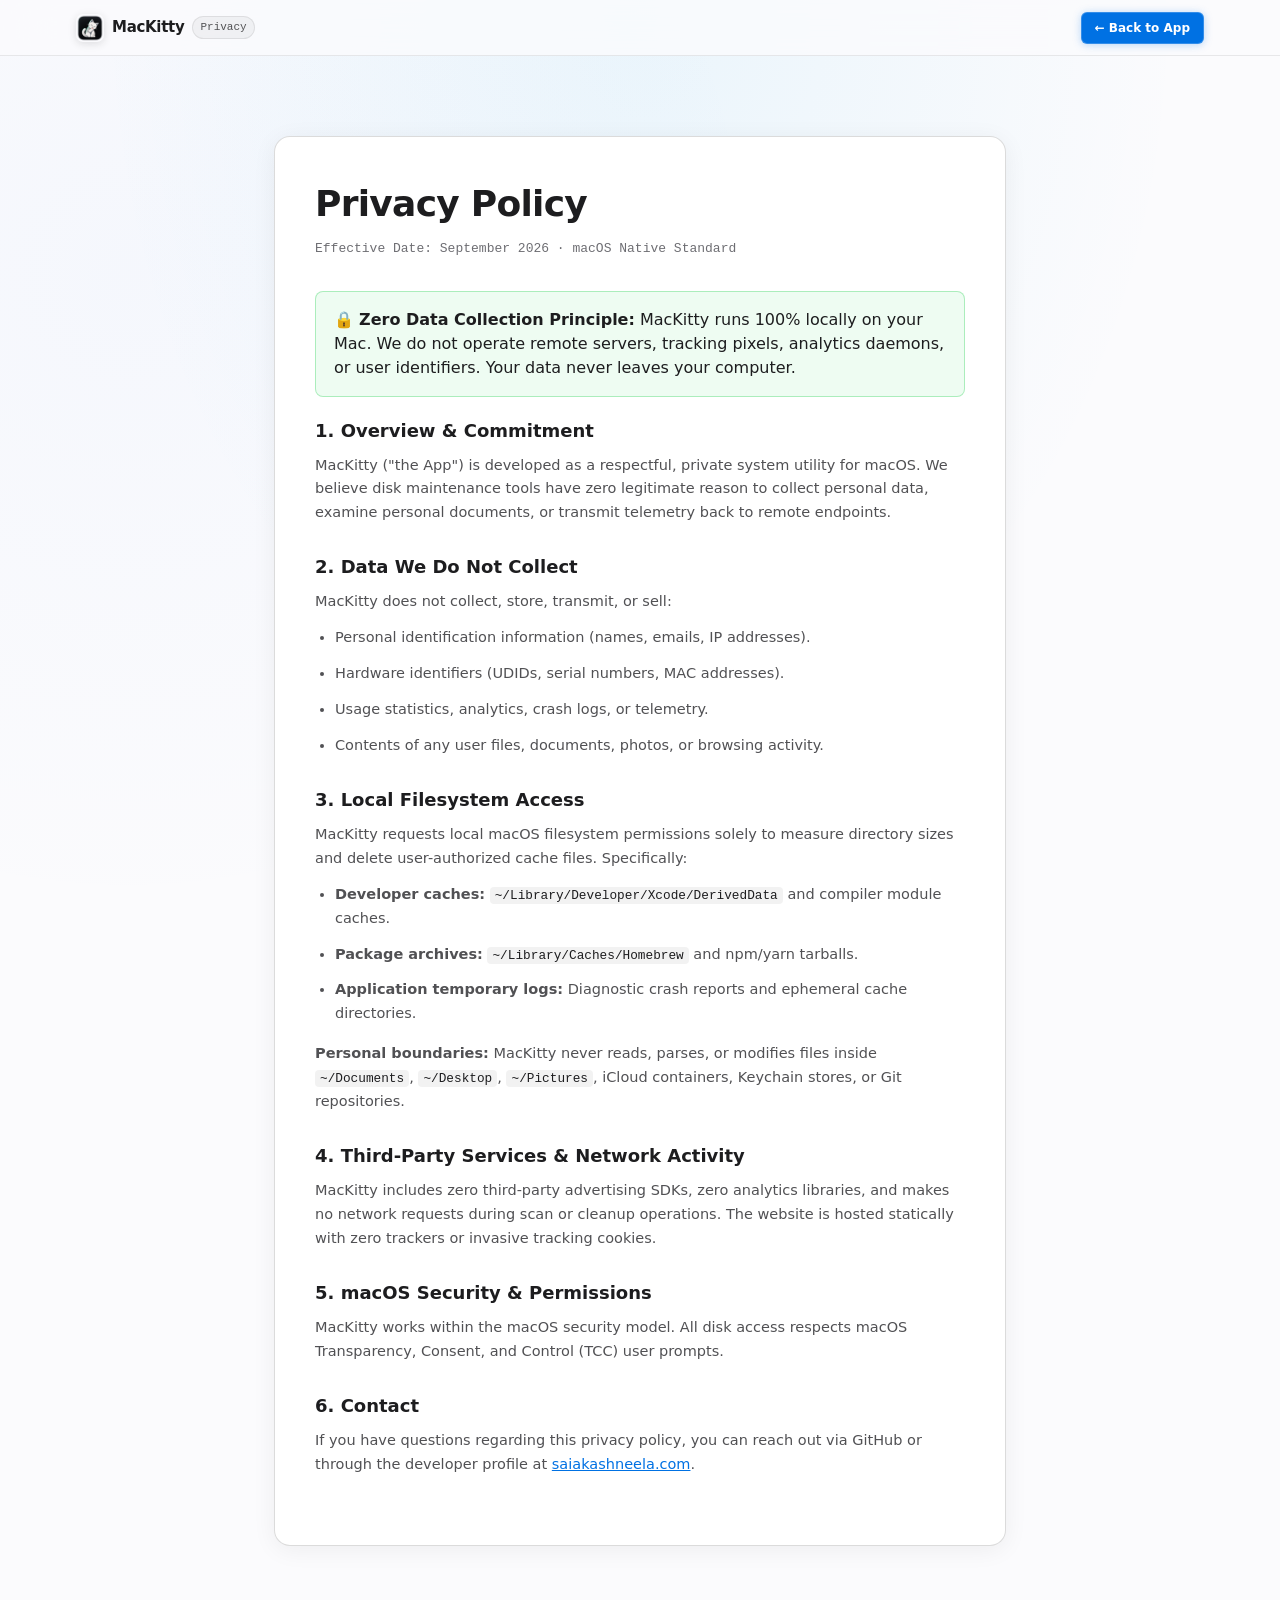
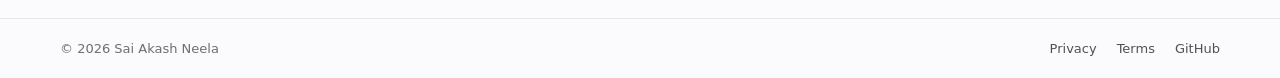
==== commit 6ab3bde0: "feat(website): light-only theme, minimal footer, seeded demo history, responsive up to 2560px - Remo" ====
--- a/website/privacy.html
+++ b/website/privacy.html
@@ -3,6 +3,8 @@
 <head>
   <meta charset="UTF-8">
   <meta name="viewport" content="width=device-width, initial-scale=1.0, viewport-fit=cover">
+  <meta name="color-scheme" content="light">
+  <meta name="theme-color" content="#fbfbfd">
   <title>Privacy Policy — MacKitty</title>
   <meta name="description" content="MacKitty Privacy Policy. 100% on-device operation. Zero telemetry, zero tracking, zero personal data collected or transmitted.">
   <link rel="icon" type="image/png" sizes="64x64" href="assets/favicon.png">
@@ -11,8 +13,8 @@
   <style>
     .legal-container {
       max-width: 780px;
-      margin: 120px auto 80px;
-      padding: 0 24px;
+      margin: 56px auto 72px;
+      padding: 0 16px;
       position: relative;
       z-index: 10;
     }
@@ -20,8 +22,22 @@
       background: var(--bg-surface);
       border: 1px solid var(--border-subtle);
       border-radius: 16px;
-      padding: 40px;
+      padding: 24px 20px;
       box-shadow: var(--shadow-card);
+    }
+    @media (min-width: 600px) {
+      .legal-container { margin-top: 80px; padding: 0 24px; }
+      .legal-card { padding: 40px; }
+    }
+    .legal-card a { color: var(--mac-blue); }
+    .legal-card code {
+      font-family: var(--font-mono);
+      font-size: 0.88em;
+      background: rgba(0, 0, 0, 0.05);
+      padding: 1px 5px;
+      border-radius: 4px;
+      color: var(--text-primary);
+      overflow-wrap: anywhere;
     }
     .legal-card h1 {
       font-size: clamp(26px, 4vw, 36px);
@@ -58,7 +74,7 @@
     }
     .legal-highlight {
       background: rgba(48, 209, 88, 0.08);
-      border: 1px solid rgba(48, 209, 88, 0.25);
+      border: 1px solid rgba(48, 209, 88, 0.35);
       border-radius: 8px;
       padding: 16px 18px;
       margin: 20px 0;
@@ -83,10 +99,6 @@
       </a>
 
       <div class="header-actions">
-        <button id="theme-toggle-btn" class="theme-toggle-btn" aria-label="Toggle Light and Dark Mode" title="Toggle Light/Dark Theme">
-          <svg class="sun-icon" width="16" height="16" viewBox="0 0 24 24" fill="none" stroke="currentColor" stroke-width="2" stroke-linecap="round" stroke-linejoin="round"><circle cx="12" cy="12" r="5"></circle><line x1="12" y1="1" x2="12" y2="3"></line><line x1="12" y1="21" x2="12" y2="23"></line><line x1="4.22" y1="4.22" x2="5.64" y2="5.64"></line><line x1="18.36" y1="18.36" x2="19.78" y2="19.78"></line><line x1="1" y1="12" x2="3" y2="12"></line><line x1="21" y1="12" x2="23" y2="12"></line><line x1="4.22" y1="19.78" x2="5.64" y2="18.36"></line><line x1="18.36" y1="5.64" x2="19.78" y2="4.22"></line></svg>
-          <svg class="moon-icon" width="16" height="16" viewBox="0 0 24 24" fill="none" stroke="currentColor" stroke-width="2" stroke-linecap="round" stroke-linejoin="round"><path d="M21 12.79A9 9 0 1 1 11.21 3 7 7 0 0 0 21 12.79z"></path></svg>
-        </button>
         <a href="index.html" class="btn-header-download">← Back to App</a>
       </div>
     </div>
@@ -134,24 +146,25 @@
       </section>
 
       <section class="legal-section">
-        <h2>5. App Store & macOS Sandbox Compliance</h2>
-        <p>MacKitty adheres strictly to Apple's macOS App Store Review Guidelines and the macOS App Sandbox security model. All disk access respects macOS Transparency, Consent, and Control (TCC) user prompts.</p>
+        <h2>5. macOS Security & Permissions</h2>
+        <p>MacKitty works within the macOS security model. All disk access respects macOS Transparency, Consent, and Control (TCC) user prompts.</p>
       </section>
 
       <section class="legal-section">
         <h2>6. Contact</h2>
-        <p>If you have questions regarding this privacy policy, you can reach out via GitHub or through the developer profile at <a href="https://saiakashneela.com" style="color: var(--mac-blue);">saiakashneela.com</a>.</p>
+        <p>If you have questions regarding this privacy policy, you can reach out via GitHub or through the developer profile at <a href="https://saiakashneela.com">saiakashneela.com</a>.</p>
       </section>
     </article>
   </main>
 
   <footer class="site-footer">
     <div class="footer-container">
-      <div>© 2026 MacKitty. 100% on-device privacy.</div>
-      <div class="footer-links">
-        <a href="index.html">Home</a>
-        <a href="terms.html">Terms of Service</a>
-      </div>
+      <p class="footer-copy">© 2026 Sai Akash Neela</p>
+      <ul class="footer-links">
+        <li><a href="privacy.html">Privacy</a></li>
+        <li><a href="terms.html">Terms</a></li>
+        <li><a href="https://github.com/SaiAkashNeela/mackitty" target="_blank" rel="noopener">GitHub</a></li>
+      </ul>
     </div>
   </footer>
 
--- a/website/styles.css
+++ b/website/styles.css
@@ -1,244 +1,45 @@
 /* ==========================================================================
    MacKitty — Native macOS System Companion & Disk Reclaimer
-   Design System: Apple Silicon Native Glass (Dark Vibrancy & Apple Light Mode)
+   Design System: Apple-style light design (single theme)
    Typography: SF Pro Display / SF Pro Text / SF Mono
    ========================================================================== */
 
 :root {
-  /* Core Dark Mode Palette (Default) */
-  --bg-desktop: #0a0b0e;
-  --bg-surface: #121318;
-  --bg-header: rgba(10, 11, 14, 0.78);
-  --bg-app-window: #121318;
-  --bg-app-panel: #16171d;
-  --bg-app-card: rgba(255, 255, 255, 0.04);
-  --bg-app-card-hover: rgba(255, 255, 255, 0.07);
-
-  --text-primary: #f4f4f7;
-  --text-secondary: rgba(255, 255, 255, 0.7);
-  --text-muted: rgba(255, 255, 255, 0.45);
-  --text-pill: rgba(255, 255, 255, 0.85);
-
-  /* Hairlines and borders */
-  --border-hairline: rgba(255, 255, 255, 0.08);
-  --border-subtle: rgba(255, 255, 255, 0.14);
-  --border-card: rgba(255, 255, 255, 0.08);
-
-  /* Mac System Accents */
-  --mac-blue: #0a84ff;
-  --mac-blue-hover: #0071e3;
-  --mac-blue-glow: rgba(10, 132, 255, 0.4);
-  --mac-cyan: #38bdf8;
-  --mac-green: #30d158;
-  --mac-yellow: #ffd60a;
-  --mac-orange: #ff9f0a;
-  --mac-red: #ff453a;
-  --mac-purple: #bf5af2;
-
-  /* Typography */
-  --font-sans: -apple-system, BlinkMacSystemFont, "SF Pro Display", "SF Pro Text", -apple-system, system-ui, sans-serif;
-  --font-mono: "SF Mono", ui-monospace, Menlo, Monaco, Consolas, monospace;
-
-  /* Shadows */
-  --shadow-window: 0 30px 90px -10px rgba(0, 0, 0, 0.85), 0 0 0 1px rgba(255, 255, 255, 0.08);
-  --shadow-card: 0 4px 20px rgba(0, 0, 0, 0.3);
-}
-
-/* ==========================================================================
-   LIGHT MODE PALETTE (Apple Style Pure Whites & Refined Grays)
-   ========================================================================== */
-html[data-theme="light"] {
+  color-scheme: light;
+
+  /* Core palette (Apple-style whites & refined grays) */
   --bg-desktop: #fbfbfd;
   --bg-surface: #ffffff;
-  --bg-header: rgba(251, 251, 253, 0.82);
-  --bg-app-card: rgba(0, 0, 0, 0.03);
-  --bg-app-card-hover: rgba(0, 0, 0, 0.06);
-
+  --bg-header: rgba(251, 251, 253, 0.85);
+  --bg-app-card: rgba(0, 0, 0, 0.04);
+  --bg-app-card-hover: rgba(0, 0, 0, 0.07);
+
+  /* Text (all values meet WCAG AA on #fbfbfd / #ffffff) */
   --text-primary: #1d1d1f;
   --text-secondary: #515154;
-  --text-muted: #86868b;
+  --text-muted: #6e6e73;
   --text-pill: #333336;
 
+  /* Hairlines and borders */
   --border-hairline: rgba(0, 0, 0, 0.08);
   --border-subtle: rgba(0, 0, 0, 0.14);
-  --border-card: rgba(0, 0, 0, 0.08);
-
-  --shadow-window: 0 25px 70px -10px rgba(0, 0, 0, 0.3), 0 0 0 1px rgba(0, 0, 0, 0.08);
+
+  /* Accents (tuned for contrast on white) */
+  --mac-blue: #0071e3;
+  --mac-blue-hover: #0062c4;
+  --mac-blue-glow: rgba(0, 113, 227, 0.28);
+  --link-accent: #0369a1;
+  --mac-green: #30d158;
+  --mac-green-text: #15803d;
+  --mac-red: #ff453a;
+  --mac-red-text: #c42b1c;
+
+  /* Typography */
+  --font-sans: -apple-system, BlinkMacSystemFont, "SF Pro Display", "SF Pro Text", system-ui, sans-serif;
+  --font-mono: "SF Mono", ui-monospace, Menlo, Monaco, Consolas, monospace;
+
+  /* Shadows */
   --shadow-card: 0 4px 24px rgba(0, 0, 0, 0.06);
-}
-
-html[data-theme="light"] .page-atmosphere {
-  background: 
-    radial-gradient(ellipse at 50% 0%, rgba(14, 165, 233, 0.07) 0%, transparent 60%),
-    radial-gradient(circle at 10% 30%, rgba(59, 130, 246, 0.03) 0%, transparent 50%),
-    #fbfbfd;
-}
-
-html[data-theme="light"] .hero-title {
-  color: #1d1d1f;
-}
-
-html[data-theme="light"] .hero-subtitle {
-  color: #515154;
-}
-html[data-theme="light"] .hero-subtitle strong {
-  color: #1d1d1f;
-}
-
-html[data-theme="light"] .hero-pill-badge {
-  background: rgba(0, 0, 0, 0.04);
-  color: #1d1d1f;
-  border-color: rgba(0, 0, 0, 0.08);
-}
-
-html[data-theme="light"] .hero-trust-row {
-  color: #6e6e73;
-}
-
-html[data-theme="light"] .btn-secondary-mac {
-  background: rgba(0, 0, 0, 0.04);
-  color: #1d1d1f;
-  border-color: rgba(0, 0, 0, 0.12);
-}
-html[data-theme="light"] .btn-secondary-mac:hover {
-  background: rgba(0, 0, 0, 0.08);
-}
-
-html[data-theme="light"] .btn-header-appstore {
-  background: rgba(0, 0, 0, 0.04);
-  color: #1d1d1f;
-  border-color: rgba(0, 0, 0, 0.1);
-}
-
-html[data-theme="light"] .brand-name {
-  color: #1d1d1f;
-}
-
-html[data-theme="light"] .nav-link {
-  color: #515154;
-}
-html[data-theme="light"] .nav-link:hover {
-  color: #1d1d1f;
-}
-
-html[data-theme="light"] .tech-panel {
-  background: #ffffff;
-  border-color: rgba(0, 0, 0, 0.08);
-  box-shadow: 0 4px 20px rgba(0, 0, 0, 0.04);
-}
-html[data-theme="light"] .tech-panel.safe {
-  border-color: rgba(48, 209, 88, 0.35);
-  background: linear-gradient(180deg, rgba(48, 209, 88, 0.04) 0%, #ffffff 100%);
-}
-html[data-theme="light"] .tech-panel.forbidden {
-  border-color: rgba(255, 69, 58, 0.35);
-  background: linear-gradient(180deg, rgba(255, 69, 58, 0.04) 0%, #ffffff 100%);
-}
-html[data-theme="light"] .spec-item {
-  color: #333336;
-}
-html[data-theme="light"] .spec-item code {
-  background: rgba(0, 0, 0, 0.05);
-  color: #0284c7;
-}
-
-html[data-theme="light"] .faq-item {
-  background: #ffffff;
-  border-color: rgba(0, 0, 0, 0.08);
-}
-html[data-theme="light"] .faq-btn {
-  color: #1d1d1f;
-}
-html[data-theme="light"] .faq-body {
-  color: #515154;
-  border-color: rgba(0, 0, 0, 0.06);
-}
-
-html[data-theme="light"] .download-card {
-  background: linear-gradient(180deg, #ffffff 0%, #f5f5f7 100%);
-  border-color: rgba(14, 165, 233, 0.35);
-  box-shadow: 0 20px 50px rgba(0, 0, 0, 0.06);
-}
-html[data-theme="light"] .download-card h2 {
-  color: #1d1d1f !important;
-}
-html[data-theme="light"] .download-card p {
-  color: #515154 !important;
-}
-
-html[data-theme="light"] body {
-  background-color: #fbfbfd;
-  color: #1d1d1f;
-}
-
-html[data-theme="light"] .site-header {
-  background: rgba(251, 251, 253, 0.85);
-  border-color: rgba(0, 0, 0, 0.08);
-}
-
-html[data-theme="light"] .brand-tag {
-  background: rgba(0, 0, 0, 0.04);
-  color: #515154;
-  border-color: rgba(0, 0, 0, 0.08);
-}
-
-html[data-theme="light"] .section-title {
-  color: #1d1d1f;
-}
-
-html[data-theme="light"] .section-lead {
-  color: #515154;
-}
-
-html[data-theme="light"] .section-label {
-  color: #0284c7;
-}
-
-html[data-theme="light"] .companion-bar {
-  background: rgba(240, 242, 247, 0.95);
-  border-color: rgba(0, 0, 0, 0.1);
-  color: #515154;
-}
-html[data-theme="light"] .companion-left span.apple-icon,
-html[data-theme="light"] .companion-left span.app-item {
-  color: #1d1d1f;
-}
-html[data-theme="light"] .companion-right .btn-tray-toggle {
-  background: rgba(0, 0, 0, 0.05);
-  color: #1d1d1f;
-  border-color: rgba(0, 0, 0, 0.1);
-}
-
-html[data-theme="light"] .theme-toggle-btn {
-  background: rgba(0, 0, 0, 0.04);
-  border-color: rgba(0, 0, 0, 0.1);
-  color: #1d1d1f;
-}
-html[data-theme="light"] .theme-toggle-btn:hover {
-  background: rgba(0, 0, 0, 0.08);
-}
-
-html[data-theme="light"] .tech-panel h3 {
-  color: #1d1d1f !important;
-}
-html[data-theme="light"] .tech-panel p {
-  color: #515154 !important;
-}
-
-html[data-theme="light"] .faq-icon {
-  color: #86868b;
-}
-
-html[data-theme="light"] .site-footer {
-  background: #f5f5f7;
-  color: #86868b;
-  border-color: rgba(0, 0, 0, 0.08);
-}
-html[data-theme="light"] .footer-links a {
-  color: #515154;
-}
-html[data-theme="light"] .footer-links a:hover {
-  color: #1d1d1f;
 }
 
 /* ==========================================================================
@@ -250,6 +51,8 @@
 
 html {
   scroll-behavior: smooth;
+  overflow-x: clip;
+  background-color: var(--bg-desktop);
 }
 
 body {
@@ -261,8 +64,9 @@
   -webkit-font-smoothing: antialiased;
   -moz-osx-font-smoothing: grayscale;
   line-height: 1.5;
-  overflow-x: hidden;
-  transition: background-color 0.25s ease, color 0.25s ease;
+  overflow-x: clip;
+  -webkit-text-size-adjust: 100%;
+  text-size-adjust: 100%;
 }
 
 .page-atmosphere {
@@ -270,12 +74,10 @@
   inset: 0;
   pointer-events: none;
   z-index: 0;
-  background: 
-    radial-gradient(ellipse at 50% 0%, rgba(14, 165, 233, 0.08) 0%, transparent 60%),
-    radial-gradient(circle at 10% 30%, rgba(59, 130, 246, 0.04) 0%, transparent 50%),
-    radial-gradient(circle at 90% 70%, rgba(168, 85, 247, 0.03) 0%, transparent 50%),
-    #0a0b0e;
-  transition: background 0.3s ease;
+  background:
+    radial-gradient(ellipse at 50% 0%, rgba(14, 165, 233, 0.07) 0%, transparent 60%),
+    radial-gradient(circle at 10% 30%, rgba(59, 130, 246, 0.03) 0%, transparent 50%),
+    #fbfbfd;
 }
 
 /* ==========================================================================
@@ -290,7 +92,6 @@
   background: var(--bg-header);
   border-bottom: 1px solid var(--border-hairline);
   height: 56px;
-  transition: background 0.25s ease, border-color 0.25s ease;
 }
 
 .header-container {
@@ -315,7 +116,7 @@
   width: 28px;
   height: 28px;
   border-radius: 7px;
-  box-shadow: 0 2px 8px rgba(0, 0, 0, 0.25);
+  box-shadow: 0 2px 8px rgba(0, 0, 0, 0.12);
   flex-shrink: 0;
 }
 
@@ -323,12 +124,14 @@
   font-size: 15px;
   font-weight: 600;
   letter-spacing: -0.02em;
+  white-space: nowrap;
 }
 
 .brand-tag {
   font-size: 11px;
   font-family: var(--font-mono);
-  color: var(--text-muted);
+  color: var(--text-secondary);
+  white-space: nowrap;
   background: var(--bg-app-card);
   padding: 2px 7px;
   border-radius: 12px;
@@ -350,6 +153,7 @@
   font-size: 13px;
   color: var(--text-secondary);
   text-decoration: none;
+  white-space: nowrap;
   transition: color 0.15s ease;
 }
 .nav-link:hover {
@@ -362,40 +166,7 @@
   gap: 8px;
 }
 
-/* Theme Toggle Button (Sun/Moon) */
-.theme-toggle-btn {
-  background: var(--bg-app-card);
-  border: 1px solid var(--border-hairline);
-  border-radius: 8px;
-  width: 32px;
-  height: 32px;
-  display: flex;
-  align-items: center;
-  justify-content: center;
-  cursor: pointer;
-  color: var(--text-primary);
-  transition: all 0.15s ease;
-  padding: 0;
-  flex-shrink: 0;
-}
-.theme-toggle-btn:hover {
-  background: var(--bg-app-card-hover);
-  border-color: var(--border-subtle);
-}
-.theme-toggle-btn .sun-icon {
-  display: block;
-}
-.theme-toggle-btn .moon-icon {
-  display: none;
-}
-html[data-theme="light"] .theme-toggle-btn .sun-icon {
-  display: none;
-}
-html[data-theme="light"] .theme-toggle-btn .moon-icon {
-  display: block;
-}
-
-.btn-header-appstore {
+.btn-header-github {
   display: none;
   align-items: center;
   gap: 6px;
@@ -407,14 +178,15 @@
   border: 1px solid var(--border-hairline);
   border-radius: 6px;
   text-decoration: none;
-  transition: all 0.15s ease;
+  white-space: nowrap;
+  transition: background 0.15s ease;
 }
 @media (min-width: 540px) {
-  .btn-header-appstore {
+  .btn-header-github {
     display: inline-flex;
   }
 }
-.btn-header-appstore:hover {
+.btn-header-github:hover {
   background: var(--bg-app-card-hover);
 }
 
@@ -430,11 +202,193 @@
   border: 1px solid rgba(255, 255, 255, 0.2);
   border-radius: 6px;
   text-decoration: none;
+  white-space: nowrap;
   box-shadow: 0 1px 8px var(--mac-blue-glow);
   transition: all 0.15s ease;
 }
 .btn-header-download:hover {
   background: var(--mac-blue-hover);
+}
+
+@media (max-width: 480px) {
+  .brand-tag {
+    display: none;
+  }
+  .btn-download-text {
+    display: none;
+  }
+  .btn-header-download {
+    padding: 6px 9px;
+  }
+}
+
+/* Mobile Nav Toggle Button (Hamburger) */
+.btn-mobile-toggle {
+  display: flex;
+  flex-direction: column;
+  justify-content: center;
+  align-items: center;
+  gap: 4px;
+  width: 32px;
+  height: 32px;
+  background: var(--bg-app-card);
+  border: 1px solid var(--border-hairline);
+  border-radius: 8px;
+  cursor: pointer;
+  padding: 0;
+  flex-shrink: 0;
+  transition: all 0.15s ease;
+}
+@media (min-width: 820px) {
+  .btn-mobile-toggle {
+    display: none;
+  }
+}
+.btn-mobile-toggle:hover {
+  background: var(--bg-app-card-hover);
+  border-color: var(--border-subtle);
+}
+.btn-mobile-toggle .hamburger-bar {
+  display: block;
+  width: 14px;
+  height: 1.5px;
+  background: var(--text-primary);
+  border-radius: 1px;
+  transition: transform 0.2s cubic-bezier(0.16, 1, 0.3, 1), opacity 0.15s ease;
+}
+.btn-mobile-toggle.active .hamburger-bar:nth-child(1) {
+  transform: translateY(5.5px) rotate(45deg);
+}
+.btn-mobile-toggle.active .hamburger-bar:nth-child(2) {
+  opacity: 0;
+}
+.btn-mobile-toggle.active .hamburger-bar:nth-child(3) {
+  transform: translateY(-5.5px) rotate(-45deg);
+}
+
+/* Mobile Nav Drawer */
+.mobile-nav-drawer {
+  position: fixed;
+  top: 56px;
+  left: 0;
+  right: 0;
+  /* The header's backdrop-filter makes it the containing block, so size explicitly. */
+  height: calc(100vh - 56px);
+  height: calc(100dvh - 56px);
+  z-index: 99;
+  visibility: hidden;
+  pointer-events: none;
+  transition: visibility 0.25s ease;
+}
+.mobile-nav-drawer.open {
+  visibility: visible;
+  pointer-events: auto;
+}
+.mobile-nav-backdrop {
+  position: absolute;
+  inset: 0;
+  background: rgba(17, 19, 25, 0.22);
+  backdrop-filter: blur(8px);
+  -webkit-backdrop-filter: blur(8px);
+  opacity: 0;
+  transition: opacity 0.25s ease;
+}
+.mobile-nav-drawer.open .mobile-nav-backdrop {
+  opacity: 1;
+}
+.mobile-nav-content {
+  position: absolute;
+  top: 0;
+  left: 0;
+  right: 0;
+  background: #ffffff;
+  border-bottom: 1px solid var(--border-subtle);
+  padding: 16px 16px 24px;
+  box-shadow: 0 20px 40px rgba(0, 0, 0, 0.12);
+  transform: translateY(-10px);
+  opacity: 0;
+  transition: transform 0.25s cubic-bezier(0.16, 1, 0.3, 1), opacity 0.25s ease;
+  max-height: calc(100vh - 56px);
+  overflow-y: auto;
+}
+.mobile-nav-drawer.open .mobile-nav-content {
+  transform: translateY(0);
+  opacity: 1;
+}
+.mobile-nav-links {
+  display: flex;
+  flex-direction: column;
+  gap: 4px;
+  margin-bottom: 16px;
+}
+.mobile-nav-link {
+  display: flex;
+  align-items: center;
+  gap: 12px;
+  padding: 11px 14px;
+  border-radius: 8px;
+  text-decoration: none;
+  font-size: 14.5px;
+  font-weight: 500;
+  color: var(--text-primary);
+  background: transparent;
+  transition: background 0.15s ease, color 0.15s ease;
+}
+.mobile-nav-link svg {
+  color: var(--text-secondary);
+  flex-shrink: 0;
+  transition: color 0.15s ease;
+}
+.mobile-nav-link:hover, .mobile-nav-link:active {
+  background: var(--bg-app-card);
+  color: var(--mac-blue);
+}
+.mobile-nav-link:hover svg, .mobile-nav-link:active svg {
+  color: var(--mac-blue);
+}
+.mobile-nav-actions {
+  display: flex;
+  flex-direction: column;
+  gap: 10px;
+  padding-top: 16px;
+  border-top: 1px solid var(--border-hairline);
+}
+.mobile-btn-download {
+  display: flex;
+  align-items: center;
+  justify-content: center;
+  gap: 8px;
+  width: 100%;
+  padding: 12px;
+  background: var(--mac-blue);
+  color: #fff;
+  border-radius: 8px;
+  font-size: 14px;
+  font-weight: 600;
+  text-decoration: none;
+  white-space: nowrap;
+  box-shadow: 0 4px 14px var(--mac-blue-glow);
+}
+.mobile-actions-row {
+  display: flex;
+  gap: 10px;
+}
+.mobile-btn-secondary {
+  flex: 1;
+  display: flex;
+  align-items: center;
+  justify-content: center;
+  gap: 6px;
+  padding: 10px;
+  background: var(--bg-app-card);
+  border: 1px solid var(--border-hairline);
+  border-radius: 8px;
+  color: var(--text-primary);
+  font-size: 13px;
+  font-weight: 500;
+  text-decoration: none;
+  white-space: nowrap;
+  cursor: pointer;
 }
 
 /* ==========================================================================
@@ -442,10 +396,10 @@
    ========================================================================== */
 .hero-section {
   position: relative;
-  z-index: 10;
+  z-index: 11; /* above the following sections so the tray popover can overlap them */
   max-width: 1160px;
   margin: 0 auto;
-  padding: 48px 16px 16px;
+  padding: 44px 16px 16px;
   text-align: center;
 }
 @media (min-width: 768px) {
@@ -477,28 +431,29 @@
   height: 6px;
   background: var(--mac-green);
   border-radius: 50%;
-  box-shadow: 0 0 6px rgba(48, 209, 88, 0.6);
+  box-shadow: 0 0 6px rgba(48, 209, 88, 0.5);
   flex-shrink: 0;
 }
 
 .hero-title {
-  font-size: clamp(28px, 6vw, 66px);
+  font-size: clamp(28px, 3.2vw + 20px, 80px);
   font-weight: 700;
   letter-spacing: -0.035em;
   line-height: 1.1;
-  color: #ffffff;
+  color: var(--text-primary);
   margin: 0 0 16px;
-  max-width: 860px;
+  max-width: 13em;
+  text-wrap: balance;
   margin-left: auto;
   margin-right: auto;
 }
 
 .hero-subtitle {
-  font-size: clamp(15px, 2.2vw, 19px);
+  font-size: clamp(15px, 0.45vw + 12.5px, 21px);
   font-weight: 400;
   line-height: 1.5;
   color: var(--text-secondary);
-  max-width: 640px;
+  max-width: 34em;
   margin: 0 auto 28px;
 }
 
@@ -535,38 +490,17 @@
   font-size: 14.5px;
   font-weight: 600;
   color: #fff;
-  background: linear-gradient(180deg, #1f86f8 0%, #0d62d6 100%);
-  border: 1px solid rgba(255, 255, 255, 0.35);
+  background: linear-gradient(180deg, #0a72e0 0%, #0058c4 100%);
+  border: 1px solid rgba(0, 0, 0, 0.06);
   border-radius: 10px;
   text-decoration: none;
-  box-shadow: 0 4px 20px rgba(13, 98, 214, 0.45);
+  white-space: nowrap;
+  box-shadow: 0 4px 18px rgba(0, 88, 196, 0.28);
   transition: all 0.2s cubic-bezier(0.16, 1, 0.3, 1);
 }
 .btn-primary-mac:hover {
   transform: translateY(-1px);
-  box-shadow: 0 6px 28px rgba(13, 98, 214, 0.6);
-}
-
-.btn-secondary-mac {
-  display: inline-flex;
-  align-items: center;
-  justify-content: center;
-  gap: 10px;
-  padding: 12px 22px;
-  min-height: 48px;
-  font-size: 14.5px;
-  font-weight: 500;
-  color: rgba(255, 255, 255, 0.9);
-  background: rgba(255, 255, 255, 0.06);
-  border: 1px solid var(--border-subtle);
-  border-radius: 10px;
-  text-decoration: none;
-  backdrop-filter: blur(12px);
-  transition: all 0.2s ease;
-}
-.btn-secondary-mac:hover {
-  background: rgba(255, 255, 255, 0.12);
-  color: #fff;
+  box-shadow: 0 6px 24px rgba(0, 88, 196, 0.38);
 }
 
 .hero-trust-row {
@@ -578,1207 +512,1521 @@
   color: var(--text-muted);
 }
 .hero-trust-row svg {
-  color: var(--mac-green);
+  color: var(--mac-green-text);
   flex-shrink: 0;
 }
 
 /* ==========================================================================
-   INTERACTIVE MACOS APP WINDOW (Exact Replica of SimpleDashboardView)
+   INTERACTIVE MACOS APP WINDOW (Replica of SimpleDashboardView, light design)
+   Tokens mirror Sources/MoleMate/Support/Theme.swift.
    ========================================================================== */
 .showcase-stage {
+  --mk-canvas: #F5F5F7;
+  --mk-canvas-deep: #ECECEF;
+  --mk-card: #FFFFFF;
+  --mk-ink: #111319;
+  --mk-ink-2: rgba(17, 19, 25, 0.62);
+  --mk-ink-3: rgba(17, 19, 25, 0.44);
+  --mk-surface: rgba(17, 19, 25, 0.035);
+  --mk-line: rgba(17, 19, 25, 0.08);
+  --mk-line-strong: rgba(17, 19, 25, 0.14);
+  --mk-accent: #0D9488;
+  --mk-accent-strong: #0F766E;
+  --mk-accent-soft: rgba(13, 148, 136, 0.10);
+  --mk-success: #16A34A;
+  --mk-warning: #D97706;
+  --mk-danger: #DC2626;
+  --mk-info: #2563EB;
+  --mk-violet: #7C3AED;
+  --mk-slate: #6B7890;
+  --mk-font: -apple-system, BlinkMacSystemFont, "SF Pro Text", "SF Pro Display", "Helvetica Neue", system-ui, sans-serif;
+  --mk-mono: "SF Mono", ui-monospace, Menlo, Monaco, Consolas, monospace;
+
   position: relative;
-  z-index: 10;
-  max-width: 1080px;
+  z-index: 11; /* above the following sections so the tray popover can overlap them */
+  max-width: 1160px;
   margin: 28px auto 60px;
   padding: 0 12px;
 }
 @media (min-width: 768px) {
-  .showcase-stage {
-    padding: 0 20px;
-  }
-}
-
-/* Simulated macOS Menu Bar Companion Toggle */
-.companion-bar {
-  display: flex;
-  align-items: center;
-  justify-content: space-between;
-  background: rgba(20, 21, 26, 0.9);
-  border: 1px solid var(--border-hairline);
-  border-bottom: none;
-  border-radius: 12px 12px 0 0;
-  padding: 6px 12px;
-  font-size: 12px;
-  color: rgba(255, 255, 255, 0.6);
-}
-
-.companion-left {
-  display: flex;
-  align-items: center;
-  gap: 12px;
-}
-.companion-left span.apple-icon {
-  color: #fff;
-  font-size: 13px;
-}
-.companion-left span.app-item {
-  font-weight: 600;
-  color: #fff;
-}
-.companion-left span.menu-item {
-  display: none;
-}
-@media (min-width: 700px) {
-  .companion-left span.menu-item {
-    display: inline;
-  }
-}
-
-.companion-right {
-  display: flex;
-  align-items: center;
-  gap: 10px;
-  position: relative;
-}
-
-.tray-icon-btn {
-  display: inline-flex;
-  align-items: center;
-  gap: 6px;
-  background: rgba(255, 255, 255, 0.08);
-  border: 1px solid var(--border-hairline);
-  padding: 4px 10px;
-  border-radius: 6px;
-  color: #fff;
-  font-size: 11px;
-  font-weight: 500;
-  cursor: pointer;
-  transition: all 0.15s ease;
-}
-.tray-icon-btn:hover, .tray-icon-btn.active {
-  background: rgba(56, 189, 248, 0.2);
-  border-color: rgba(56, 189, 248, 0.4);
-  color: var(--mac-cyan);
-}
-
-/* Tray Mini Dashboard Dropdown Simulator */
-.tray-popover {
-  position: absolute;
-  top: 36px;
-  right: 0;
-  width: 310px;
-  max-width: calc(100vw - 36px);
-  background: #14151b;
-  border: 1px solid rgba(255, 255, 255, 0.14);
-  border-radius: 12px;
-  box-shadow: 0 20px 50px rgba(0, 0, 0, 0.85), 0 0 0 1px rgba(255, 255, 255, 0.08);
-  padding: 14px;
-  z-index: 50;
-  display: none;
-  animation: popoverFadeIn 0.18s cubic-bezier(0.16, 1, 0.3, 1);
-}
-.tray-popover.open {
-  display: block;
-}
-
-@keyframes popoverFadeIn {
-  from { opacity: 0; transform: translateY(-6px); }
-  to { opacity: 1; transform: translateY(0); }
-}
-
-.tray-popover-header {
-  display: flex;
-  align-items: center;
-  justify-content: space-between;
-  margin-bottom: 12px;
-}
-.tray-popover-title {
-  display: flex;
-  align-items: center;
-  gap: 8px;
-  font-size: 13.5px;
-  font-weight: 700;
-  color: #fff;
-}
-.tray-popover-title img {
-  width: 18px;
-  height: 18px;
-  border-radius: 4px;
-}
-
-.tray-grid {
-  display: grid;
-  grid-template-columns: 1fr 1fr;
-  gap: 8px;
-  margin-bottom: 8px;
-}
-
-.tray-stat-box {
-  background: rgba(255, 255, 255, 0.04);
-  border: 1px solid var(--border-hairline);
-  border-radius: 8px;
-  padding: 8px 10px;
-  text-align: left;
-}
-.tray-stat-label {
-  font-size: 9.5px;
-  font-weight: 600;
-  text-transform: uppercase;
-  color: rgba(255, 255, 255, 0.45);
-  margin-bottom: 2px;
-}
-.tray-stat-val {
-  font-size: 12.5px;
-  font-weight: 700;
-  font-family: var(--font-mono);
-  color: #fff;
-}
-.tray-stat-sub {
-  font-size: 10px;
-  color: rgba(255, 255, 255, 0.4);
-}
-
-.tray-network-box {
-  display: flex;
-  align-items: center;
-  justify-content: space-between;
-  background: rgba(255, 255, 255, 0.04);
-  border: 1px solid var(--border-hairline);
-  border-radius: 8px;
-  padding: 6px 10px;
-  font-size: 11px;
-  margin-bottom: 10px;
-}
-
-.tray-action-buttons {
-  display: grid;
-  grid-template-columns: 1fr 1fr;
-  gap: 8px;
-}
-.tray-btn-clean {
-  background: var(--mac-blue);
-  color: #fff;
-  border: none;
-  border-radius: 7px;
-  font-size: 11.5px;
-  font-weight: 600;
-  padding: 8px;
-  cursor: pointer;
-}
-.tray-btn-scan {
-  background: rgba(255, 255, 255, 0.08);
-  color: #fff;
-  border: 1px solid var(--border-hairline);
-  border-radius: 7px;
-  font-size: 11.5px;
-  font-weight: 600;
-  padding: 8px;
-  cursor: pointer;
-}
-
-/* Actual App Window Frame */
-.mac-window {
-  position: relative;
-  background: var(--bg-app-window);
-  border: 1px solid rgba(255, 255, 255, 0.1);
-  border-radius: 0 0 14px 14px;
-  box-shadow: var(--shadow-window);
-  overflow: hidden;
-  min-height: 590px;
-  display: flex;
-  flex-direction: column;
-}
-
-/* Window Chrome Titlebar */
-.mac-chrome {
-  height: 42px;
-  background: rgba(18, 19, 24, 0.95);
-  border-bottom: 1px solid var(--border-hairline);
-  display: flex;
-  align-items: center;
-  justify-content: space-between;
-  padding: 0 12px;
-  position: relative;
-  z-index: 20;
-}
-
-.traffic-lights {
-  display: flex;
-  align-items: center;
-  gap: 7px;
-}
-
+  .showcase-stage { padding: 0 20px; }
+}
+
+/* Traffic lights used by the terminal block further down the page */
 .traffic-light {
   width: 12px;
   height: 12px;
   border-radius: 50%;
   display: inline-block;
 }
-.tl-close { background: #ff5f56; border: 1px solid #e0443e; }
-.tl-min { background: #ffbd2e; border: 1px solid #dea123; }
-.tl-zoom { background: #27c93f; border: 1px solid #1aab29; }
-
-.chrome-center {
+.tl-close { background: #ff5f57; border: 1px solid #e0443e; }
+.tl-min { background: #febc2e; border: 1px solid #dea123; }
+.tl-zoom { background: #28c840; border: 1px solid #1aab29; }
+
+/* ---------- Simulated macOS menu bar ---------- */
+.companion-bar {
+  position: relative;
+  z-index: 30;
+  display: flex;
+  align-items: center;
+  justify-content: space-between;
+  height: 30px;
+  margin-bottom: 14px;
+  padding: 0 12px;
+  border-radius: 10px;
+  background: rgba(255, 255, 255, 0.72);
+  border: 1px solid var(--border-hairline);
+  box-shadow: 0 1px 2px rgba(0, 0, 0, 0.04);
+  -webkit-backdrop-filter: blur(20px) saturate(160%);
+  backdrop-filter: blur(20px) saturate(160%);
+  font-family: var(--mk-font);
+  font-size: 12.5px;
+  color: var(--text-primary);
+}
+.companion-left {
+  display: flex;
+  align-items: center;
+  gap: 16px;
+  min-width: 0;
+}
+.companion-left .apple-icon { font-size: 14px; }
+.companion-left .app-item { font-weight: 700; }
+.companion-left .menu-item { display: none; }
+@media (min-width: 700px) {
+  .companion-left .menu-item { display: inline; }
+}
+.companion-right {
+  position: relative;
   display: flex;
   align-items: center;
   gap: 12px;
-}
-
-.chrome-app-id {
-  display: flex;
-  align-items: center;
-  gap: 7px;
-  font-size: 13px;
-  font-weight: 600;
-  color: rgba(255, 255, 255, 0.9);
-}
-.chrome-app-id img {
-  width: 16px;
-  height: 16px;
-  border-radius: 4px;
-}
-
-.chrome-tabs {
+  white-space: nowrap;
+}
+.menu-clock { font-variant-numeric: tabular-nums; }
+.tray-icon-btn {
+  display: inline-flex;
+  align-items: center;
+  gap: 5px;
+  height: 22px;
+  padding: 0 7px;
+  border: 0;
+  border-radius: 5px;
+  background: transparent;
+  color: inherit;
+  font: inherit;
+  font-variant-numeric: tabular-nums;
+  cursor: pointer;
+}
+.tray-icon-btn:hover,
+.tray-icon-btn.active { background: rgba(0, 0, 0, 0.08); }
+.tray-icon-img {
+  width: 14px;
+  height: 14px;
+  filter: brightness(0);
+}
+
+/* ---------- Menu bar popover (TrayMiniDashboardView) ---------- */
+.tray-popover {
+  position: absolute;
+  top: 30px;
+  right: -4px;
+  width: 340px;
+  max-width: calc(100vw - 32px);
+  padding: 14px;
+  border-radius: 14px;
+  background: var(--mk-canvas);
+  border: 1px solid rgba(17, 19, 25, 0.10);
+  box-shadow: 0 18px 50px rgba(17, 19, 25, 0.28), 0 2px 6px rgba(17, 19, 25, 0.08);
+  color: var(--mk-ink);
+  font-family: var(--mk-font);
+  white-space: normal;
   display: none;
-  align-items: center;
-  gap: 3px;
-  background: rgba(255, 255, 255, 0.04);
-  padding: 2px;
-  border-radius: 20px;
-  border: 1px solid var(--border-hairline);
-}
-@media (min-width: 600px) {
-  .chrome-tabs {
-    display: flex;
-  }
-}
-
-.chrome-tab {
-  font-size: 11.5px;
-  font-weight: 500;
-  color: rgba(255, 255, 255, 0.5);
-  background: transparent;
-  border: none;
-  padding: 4px 11px;
-  border-radius: 16px;
-  cursor: pointer;
-  transition: all 0.15s ease;
-}
-.chrome-tab.active {
-  color: #fff;
-  font-weight: 600;
-  background: rgba(255, 255, 255, 0.12);
-  box-shadow: 0 0 0 1px rgba(255, 255, 255, 0.14);
-}
-
-.chrome-right {
-  display: flex;
-  align-items: center;
-  gap: 8px;
-}
-
-.status-badge {
-  display: inline-flex;
+  flex-direction: column;
+  gap: 12px;
+  transform-origin: top right;
+}
+.tray-popover.open {
+  display: flex;
+  animation: mkPopIn 0.18s cubic-bezier(0.16, 1, 0.3, 1);
+}
+@keyframes mkPopIn {
+  from { opacity: 0; transform: translateY(-4px) scale(0.98); }
+  to { opacity: 1; transform: none; }
+}
+.tray-head {
+  display: flex;
+  align-items: center;
+  gap: 11px;
+  padding: 2px 2px 0;
+}
+.tray-head-logo {
+  width: 32px;
+  height: 32px;
+  border-radius: 8px;
+}
+.tray-head-text { flex: 1; min-width: 0; }
+.tray-head-title { font-size: 13.5px; font-weight: 600; }
+.tray-head-status {
+  display: flex;
   align-items: center;
   gap: 6px;
-  padding: 4px 9px;
-  background: rgba(255, 255, 255, 0.06);
-  border-radius: 6px;
   font-size: 11px;
-  color: rgba(255, 255, 255, 0.65);
-}
-
-.status-dot {
+  color: var(--mk-ink-2);
+  margin-top: 1px;
+}
+.tray-dot {
   width: 6px;
   height: 6px;
   border-radius: 50%;
-  background: #888;
-}
-.status-dot.idle { background: #888; }
-.status-dot.scanning { background: var(--mac-cyan); box-shadow: 0 0 6px var(--mac-cyan); }
-.status-dot.triage { background: var(--mac-yellow); }
-.status-dot.cleaning { background: var(--mac-green); }
-
-/* Window Canvas Area (With Cosmic Cat Video) */
-.mac-canvas {
+  background: var(--mk-warning);
+  flex: none;
+}
+.tray-dot-ok { background: var(--mk-success); }
+.tray-window-btn {
+  display: grid;
+  place-items: center;
+  width: 28px;
+  height: 28px;
+  border: 0;
+  border-radius: 7px;
+  background: transparent;
+  color: var(--mk-ink-2);
+  cursor: pointer;
+}
+.tray-window-btn:hover { background: var(--mk-surface); color: var(--mk-ink); }
+.tray-card {
+  background: var(--mk-card);
+  border: 1px solid var(--mk-line);
+  border-radius: 12px;
+  box-shadow: 0 1px 2px rgba(17, 19, 25, 0.04);
+}
+.tray-disk {
+  display: flex;
+  align-items: center;
+  gap: 14px;
+  padding: 12px;
+}
+.tray-ring {
+  position: relative;
+  width: 58px;
+  height: 58px;
+  flex: none;
+  display: grid;
+  place-items: center;
+}
+.tray-ring svg {
+  position: absolute;
+  inset: 0;
+  transform: rotate(-90deg);
+}
+.ring-track { fill: none; stroke: var(--mk-canvas-deep); stroke-width: 7; }
+.ring-arc {
+  fill: none;
+  stroke: var(--mk-warning);
+  stroke-width: 7;
+  stroke-linecap: round;
+  transition: stroke-dasharray 0.6s ease-out, stroke 0.3s;
+}
+.tray-ring > span {
+  position: relative;
+  font-size: 12px;
+  font-weight: 600;
+  font-variant-numeric: tabular-nums;
+}
+.tray-disk-name { font-size: 11px; font-weight: 500; color: var(--mk-ink-3); }
+.tray-disk-free {
+  font-size: 20px;
+  font-weight: 600;
+  font-variant-numeric: tabular-nums;
+  letter-spacing: -0.01em;
+}
+.tray-disk-free small { font-size: 12px; font-weight: 400; color: var(--mk-ink-2); letter-spacing: 0; }
+.tray-disk-used { font-size: 11px; color: var(--mk-ink-3); font-variant-numeric: tabular-nums; }
+.tray-stats { padding: 0 12px; }
+.tray-stat-row {
+  position: relative;
+  display: flex;
+  align-items: center;
+  gap: 10px;
+  padding: 9px 0;
+}
+.tray-stat-row + .tray-stat-row::before {
+  content: "";
+  position: absolute;
+  top: 0;
+  left: 34px;
+  right: 0;
+  height: 1px;
+  background: var(--mk-line);
+}
+.tray-stat-icon {
+  display: grid;
+  place-items: center;
+  width: 24px;
+  height: 24px;
+  border-radius: 6px;
+  background: var(--mk-accent-soft);
+  color: var(--mk-accent);
+  flex: none;
+}
+.tray-stat-label { flex: 1; font-size: 12px; color: var(--mk-ink-2); }
+.tray-spark { width: 70px; height: 18px; overflow: visible; }
+.tray-stat-val {
+  width: 64px;
+  text-align: right;
+  font-size: 12px;
+  font-weight: 600;
+  font-variant-numeric: tabular-nums;
+}
+.tray-bat-bar {
+  width: 70px;
+  height: 6px;
+  border-radius: 3px;
+  background: var(--mk-canvas-deep);
+  overflow: hidden;
+}
+.tray-bat-bar span {
+  display: block;
+  height: 100%;
+  border-radius: 3px;
+  background: var(--mk-success);
+}
+.tray-net { width: 70px; display: flex; justify-content: flex-end; }
+.tray-primary {
+  display: flex;
+  align-items: center;
+  justify-content: center;
+  gap: 8px;
+  height: 38px;
+  border: 0;
+  border-radius: 9px;
+  background: var(--mk-accent);
+  color: #fff;
+  font: 600 13px var(--mk-font);
+  cursor: pointer;
+  box-shadow: 0 1px 1px rgba(17, 19, 25, 0.10);
+}
+.tray-primary:hover { background: var(--mk-accent-strong); }
+.tray-foot {
+  display: flex;
+  justify-content: space-between;
+  padding-top: 8px;
+  border-top: 1px solid var(--mk-line);
+}
+.tray-text-btn {
+  border: 0;
+  background: transparent;
+  padding: 2px 4px;
+  font: 11px var(--mk-font);
+  color: var(--mk-ink-2);
+  cursor: pointer;
+}
+.tray-text-btn:hover { color: var(--mk-ink); }
+
+/* ---------- Window frame & scaling ---------- */
+.mac-window-frame {
+  position: relative;
+  width: 100%;
+  max-width: 1120px;
+  margin: 0 auto;
+  aspect-ratio: 1120 / 720;
+}
+.mac-window {
+  --mk-scale: 1;
+  position: absolute;
+  top: 0;
+  left: 0;
+  width: 1120px;
+  height: 720px;
+  transform: scale(var(--mk-scale));
+  transform-origin: 0 0;
+  display: flex;
+  flex-direction: column;
+  overflow: hidden;
+  border-radius: 12px;
+  background: var(--mk-canvas);
+  color: var(--mk-ink);
+  font-family: var(--mk-font);
+  font-size: 13px;
+  line-height: 1.3;
+  text-align: left;
+  -webkit-font-smoothing: antialiased;
+  box-shadow: 0 0 0 1px rgba(0, 0, 0, 0.18), 0 30px 80px -12px rgba(0, 0, 0, 0.5), 0 10px 24px -8px rgba(0, 0, 0, 0.25);
+}
+.mac-window *, .tray-popover * { box-sizing: border-box; }
+.mac-window button { font-family: inherit; }
+.mac-window h3, .mac-window h4, .mac-window p { margin: 0; }
+.mac-window .num, .tray-popover .num { font-variant-numeric: tabular-nums; }
+
+/* ---------- Top bar ---------- */
+.mk-topbar {
+  position: relative;
+  z-index: 3;
+  flex: none;
+  height: 52px;
+  display: flex;
+  align-items: center;
+  gap: 10px;
+  padding: 0 16px 0 20px;
+  background: var(--mk-card);
+  border-bottom: 1px solid var(--mk-line);
+}
+.mk-traffic { display: flex; gap: 8px; width: 66px; }
+.mk-tl {
+  width: 12px;
+  height: 12px;
+  border-radius: 50%;
+  box-shadow: inset 0 0 0 0.5px rgba(0, 0, 0, 0.18);
+}
+.mk-tl-close { background: #FF5F57; }
+.mk-tl-min { background: #FEBC2E; }
+.mk-tl-zoom { background: #28C840; }
+.mk-brand {
+  display: flex;
+  align-items: center;
+  gap: 8px;
+  font-size: 13px;
+  font-weight: 600;
+}
+.mk-brand img { width: 22px; height: 22px; border-radius: 5px; }
+.mk-seg {
+  display: flex;
+  padding: 2px;
+  border-radius: 8px;
+  background: var(--mk-canvas-deep);
+}
+.mk-topseg {
+  position: absolute;
+  left: 50%;
+  top: 50%;
+  transform: translate(-50%, -50%);
+}
+.mk-seg-btn {
+  width: 84px;
+  padding: 4px 0;
+  border: 0;
+  border-radius: 6px;
+  background: transparent;
+  color: var(--mk-ink-2);
+  font-size: 12px;
+  cursor: pointer;
+  transition: background 0.18s, color 0.18s, box-shadow 0.18s;
+}
+.mk-seg-btn:hover { color: var(--mk-ink); }
+.mk-seg-btn.active {
+  background: var(--mk-card);
+  color: var(--mk-ink);
+  font-weight: 600;
+  box-shadow: 0 1px 1.5px rgba(17, 19, 25, 0.12), 0 0 0 0.5px rgba(17, 19, 25, 0.04);
+}
+.mk-status {
+  margin-left: auto;
+  display: flex;
+  align-items: center;
+  gap: 6px;
+  font-size: 12px;
+  color: var(--mk-ink-2);
+}
+.mk-status-dot {
+  width: 7px;
+  height: 7px;
+  border-radius: 50%;
+  background: var(--mk-ink-3);
+  transition: background 0.2s;
+}
+.mk-status-dot.is-busy { background: var(--mk-accent); }
+.mk-status-dot.is-ready { background: var(--mk-warning); }
+.mk-status-dot.is-done { background: var(--mk-success); }
+
+/* ---------- Screens ---------- */
+.mk-body {
   position: relative;
   flex: 1;
-  min-height: 550px;
-  display: flex;
-  flex-direction: column;
-  overflow: hidden;
-  background: #0f1014;
-}
-
-/* Background Cosmic Video Layer */
-.mac-video-layer {
+  min-height: 0;
+}
+.mk-screen {
   position: absolute;
   inset: 0;
-  width: 100%;
-  height: 100%;
+  display: none;
+}
+.mk-screen.active {
+  display: flex;
+  animation: mkFade 0.2s ease-out;
+}
+@keyframes mkFade { from { opacity: 0; } to { opacity: 1; } }
+.mk-centered.active { align-items: center; justify-content: center; }
+
+/* Cards */
+.mk-card {
+  background: var(--mk-card);
+  border: 1px solid var(--mk-line);
+  border-radius: 12px;
+  box-shadow: 0 1px 2px rgba(17, 19, 25, 0.04);
+}
+.mk-card-title {
+  display: flex;
+  align-items: center;
+  gap: 6px;
+  font-size: 12px;
+  font-weight: 600;
+  color: var(--mk-ink-2);
+  white-space: nowrap;
+}
+.mk-ct-icon { color: var(--mk-ink-3); flex: none; }
+.mk-sigma { font-size: 12px; font-weight: 500; width: 12px; text-align: center; }
+.mk-ct-accessory {
+  margin-left: auto;
+  font-size: 11.5px;
+  font-weight: 400;
+  color: var(--mk-ink-3);
+}
+
+/* ---------- Overview ---------- */
+.mk-overview.active {
+  flex-direction: column;
+  gap: 14px;
+  padding: 20px;
+}
+.mk-row-top {
+  flex: 1;
+  min-height: 0;
+  display: flex;
+  gap: 14px;
+}
+.mk-row-sys {
+  flex: none;
+  height: 128px;
+  display: grid;
+  grid-template-columns: repeat(4, 1fr);
+  gap: 14px;
+}
+.mk-row-bottom {
+  flex: none;
+  height: 172px;
+  display: flex;
+  gap: 14px;
+}
+
+/* Hero */
+.mk-hero {
+  position: relative;
+  flex: 1;
+  min-width: 0;
+  overflow: hidden;
+  border-radius: 16px;
+  background: #000;
+  box-shadow: 0 8px 18px rgba(17, 19, 25, 0.14);
+  isolation: isolate;
+}
+.mk-video {
+  position: absolute;
+  top: -14px;
+  left: -24px;
+  width: calc(100% + 48px);
+  height: calc(100% + 28px);
   object-fit: cover;
-  pointer-events: none;
-  z-index: 1;
-  transition: transform 0.45s cubic-bezier(0.16, 1, 0.3, 1);
-}
-.mac-video-layer.flipped {
-  transform: scaleX(-1);
-}
-
-/* Cat Spotlight Aura (from SimpleDashboardView.swift) */
-.cat-spotlight-aura {
+  object-position: 50% 62%;
+  transform: translate3d(var(--px, 0px), var(--py, 0px), 0) scaleX(-1);
+  transition: transform 0.35s cubic-bezier(0.2, 0.7, 0.3, 1);
+  background: #000;
+}
+.mk-hero-scrim {
   position: absolute;
   inset: 0;
-  pointer-events: none;
-  z-index: 2;
-  transition: all 0.45s ease;
-  background: radial-gradient(circle at 18% 70%, rgba(89, 166, 255, 0.22) 20px, rgba(38, 89, 230, 0.08) 120px, transparent 220px);
-}
-.cat-spotlight-aura.flipped {
-  background: radial-gradient(circle at 82% 70%, rgba(89, 166, 255, 0.26) 20px, rgba(38, 89, 230, 0.10) 140px, transparent 240px);
-}
-
-/* Cat Dimming Mask that dims non-cat video (from SimpleDashboardView.swift) */
-.cat-dimming-mask {
+  background: linear-gradient(90deg, rgba(0, 0, 0, 0.82) 0%, rgba(0, 0, 0, 0.5) 45%, rgba(0, 0, 0, 0) 78%);
+}
+.mk-hero-content {
+  position: relative;
+  width: min(58%, 500px);
+  height: 100%;
+  padding: 28px;
+  display: flex;
+  flex-direction: column;
+  gap: 12px;
+  color: #fff;
+}
+.mk-hero-status {
+  display: flex;
+  align-items: center;
+  gap: 6px;
+  font-size: 12px;
+  font-weight: 500;
+  color: rgba(255, 255, 255, 0.75);
+}
+.mk-hero-dot {
+  width: 7px;
+  height: 7px;
+  border-radius: 50%;
+  background: var(--hero-color, #FFB84D);
+}
+.mk-hero-title {
+  font-size: 26px;
+  font-weight: 600;
+  line-height: 1.15;
+  letter-spacing: -0.015em;
+  color: #fff;
+}
+.mk-hero-sub {
+  font-size: 13px;
+  line-height: 1.4;
+  color: rgba(255, 255, 255, 0.75);
+}
+.mk-hero-bar {
+  height: 6px;
+  border-radius: 3px;
+  background: rgba(255, 255, 255, 0.18);
+  overflow: hidden;
+  flex: none;
+}
+.mk-hero-bar span {
+  display: block;
+  height: 100%;
+  border-radius: 3px;
+  background: var(--hero-color, #FFB84D);
+  transition: width 0.6s ease-out;
+}
+.mk-hero-actions {
+  margin-top: auto;
+  display: flex;
+  align-items: center;
+  gap: 14px;
+}
+.mk-btn-onvideo {
+  display: inline-flex;
+  align-items: center;
+  gap: 7px;
+  padding: 9px 18px;
+  border: 0;
+  border-radius: 8px;
+  background: #fff;
+  color: var(--mk-ink);
+  font-size: 13px;
+  font-weight: 600;
+  white-space: nowrap;
+  cursor: pointer;
+  box-shadow: 0 2px 6px rgba(0, 0, 0, 0.25);
+  transition: transform 0.12s ease-out, background 0.12s;
+}
+.mk-btn-onvideo:hover { background: rgba(255, 255, 255, 0.92); }
+.mk-btn-onvideo:active { transform: scale(0.98); }
+.mk-hero-note {
+  display: inline-flex;
+  align-items: center;
+  gap: 6px;
+  font-size: 12px;
+  color: rgba(255, 255, 255, 0.6);
+}
+.mk-hero-note svg { flex: none; }
+.mk-video-toggle {
+  position: absolute;
+  right: 14px;
+  bottom: 14px;
+  width: 30px;
+  height: 30px;
+  display: grid;
+  place-items: center;
+  border-radius: 50%;
+  border: 1px solid rgba(255, 255, 255, 0.25);
+  background: rgba(0, 0, 0, 0.35);
+  color: #fff;
+  cursor: pointer;
+  opacity: 0;
+  transition: opacity 0.2s ease-out;
+}
+.mk-hero:hover .mk-video-toggle,
+.mk-hero.is-paused .mk-video-toggle,
+.mk-video-toggle:focus-visible { opacity: 1; }
+.mk-video-toggle .ic-play { display: none; }
+.mk-hero.is-paused .ic-play { display: block; }
+.mk-hero.is-paused .ic-pause { display: none; }
+
+/* Donut */
+.mk-donut-card {
+  flex: none;
+  width: 320px;
+  border-radius: 14px;
+  padding: 16px;
+  display: flex;
+  flex-direction: column;
+  gap: 12px;
+}
+.mk-donut-wrap {
+  position: relative;
+  flex: 1;
+  min-height: 0;
+  display: flex;
+  justify-content: center;
+}
+.mk-donut { height: 100%; aspect-ratio: 1; overflow: visible; }
+.mk-donut path {
+  cursor: pointer;
+  stroke-linejoin: round;
+  stroke-width: 3;
+  transition: opacity 0.2s, d 0.25s;
+}
+.mk-donut-center {
   position: absolute;
   inset: 0;
+  display: flex;
+  flex-direction: column;
+  align-items: center;
+  justify-content: center;
+  gap: 1px;
   pointer-events: none;
-  z-index: 3;
-  transition: all 0.45s ease;
-  background: radial-gradient(circle at 18% 70%, transparent 0%, transparent 16%, rgba(0,0,0,0.35) 28%, rgba(0,0,0,0.72) 48%, rgba(0,0,0,0.88) 72%);
-}
-.cat-dimming-mask.flipped {
-  background: radial-gradient(circle at 82% 70%, transparent 0%, transparent 18%, rgba(0,0,0,0.30) 30%, rgba(0,0,0,0.65) 50%, rgba(0,0,0,0.82) 74%);
-}
-
-/* Foreground interactive screens */
-.mac-screen-container {
+}
+.mk-donut-big { font-size: 22px; font-weight: 600; letter-spacing: -0.01em; }
+.mk-donut-card.has-sel .mk-donut-big { font-size: 17px; }
+.mk-donut-small { font-size: 11px; color: var(--mk-ink-3); }
+.mk-legend { display: flex; flex-direction: column; gap: 6px; }
+.mk-legend-row {
+  display: flex;
+  align-items: center;
+  gap: 8px;
+  font-size: 12px;
+  color: var(--mk-ink-2);
+  cursor: default;
+  transition: opacity 0.2s;
+}
+.mk-legend-row b {
+  margin-left: auto;
+  font-weight: 500;
+  color: var(--mk-ink);
+  font-variant-numeric: tabular-nums;
+}
+.mk-swatch {
+  width: 10px;
+  height: 10px;
+  border-radius: 2.5px;
+  box-shadow: inset 0 0 0 1px var(--mk-line);
+}
+.mk-donut-card.has-sel .mk-legend-row:not(.sel) { opacity: 0.5; }
+.mk-donut-note { font-size: 11px; color: var(--mk-ink-3); }
+
+/* System tiles */
+.mk-tile {
+  padding: 14px;
+  min-width: 0;
+  overflow: hidden;
+}
+.mk-metric {
+  display: flex;
+  flex-direction: column;
+  gap: 6px;
+  cursor: pointer;
+}
+.mk-cycle { opacity: 0; transition: opacity 0.2s; }
+.mk-metric:hover .mk-cycle { opacity: 1; }
+.mk-metric-val {
+  display: flex;
+  align-items: baseline;
+  gap: 6px;
+  white-space: nowrap;
+}
+.mk-mv {
+  font-size: 20px;
+  font-weight: 600;
+  letter-spacing: -0.01em;
+  color: var(--mk-ink);
+  font-variant-numeric: tabular-nums;
+}
+.mk-mc { font-size: 11px; color: var(--mk-ink-3); overflow: hidden; text-overflow: ellipsis; }
+.mk-spark {
   position: relative;
-  z-index: 5;
-  width: 100%;
-  height: 100%;
   flex: 1;
-  display: flex;
-  flex-direction: column;
-}
-
-.mac-screen {
-  display: none;
-  width: 100%;
-  height: 100%;
-  flex: 1;
-}
-
-/* ==========================================================================
-   APP SCREEN 1: WELCOME / IDLE DASHBOARD
-   ========================================================================== */
-.screen-welcome.active {
-  display: flex;
-  flex-direction: column;
-  align-items: center;
-  justify-content: center;
-  padding: 24px 16px 20px;
-  max-width: 680px;
-  margin: 0 auto;
-  width: 100%;
-  text-align: center;
-}
-
-/* 170x170 Circular Disk Gauge (Responsive on mobile) */
-.disk-gauge-wrap {
-  display: flex;
-  flex-direction: column;
-  align-items: center;
-  margin-bottom: 16px;
-}
-
-.gauge-svg-container {
+  min-height: 0;
+}
+.mk-spark svg { position: absolute; inset: 0; width: 100%; height: 100%; overflow: visible; }
+.mk-spark-tip {
+  position: absolute;
+  transform: translate(-50%, -100%);
+  padding: 2px 5px;
+  border-radius: 999px;
+  background: var(--mk-ink);
+  color: #fff;
+  font-size: 10px;
+  font-weight: 600;
+  font-variant-numeric: tabular-nums;
+  pointer-events: none;
+  white-space: nowrap;
+}
+.mk-battery {
+  display: flex;
+  align-items: center;
+  gap: 14px;
+}
+.mk-bat-ring {
   position: relative;
-  width: 170px;
-  height: 170px;
-}
-@media (max-width: 480px) {
-  .gauge-svg-container {
-    width: 145px;
-    height: 145px;
-  }
-  .gauge-svg-container svg {
-    width: 145px !important;
-    height: 145px !important;
-  }
-}
-
-.gauge-svg-container svg {
-  transform: rotate(-90deg);
-  width: 170px;
-  height: 170px;
-}
-
-.gauge-glow-arc {
-  filter: blur(6px);
-  opacity: 0.7;
-}
-
-.gauge-center-text {
+  width: 64px;
+  height: 64px;
+  flex: none;
+  display: grid;
+  place-items: center;
+  color: var(--mk-success);
+}
+.mk-bat-ring svg:first-child { position: absolute; inset: 0; transform: rotate(-90deg); }
+.mk-bat-ring .ring-arc { stroke: var(--mk-success); }
+.mk-bat-icon { position: relative; }
+.mk-bat-text { display: flex; flex-direction: column; gap: 4px; }
+.mk-bat-sub { font-size: 11.5px; color: var(--mk-ink-3); }
+.mk-network { display: flex; flex-direction: column; gap: 8px; }
+.mk-net-row { display: flex; align-items: center; gap: 10px; }
+.mk-pulse {
+  position: relative;
+  width: 26px;
+  height: 26px;
+  display: grid;
+  place-items: center;
+}
+.mk-pulse-halo {
   position: absolute;
   inset: 0;
-  display: flex;
-  flex-direction: column;
-  align-items: center;
-  justify-content: center;
-}
-
-.gauge-pct {
-  font-size: 28px;
-  font-weight: 700;
-  font-family: var(--font-mono);
-  color: rgba(255, 255, 255, 0.95);
-  line-height: 1;
-}
-@media (min-width: 480px) {
-  .gauge-pct {
-    font-size: 30px;
-  }
-}
-
-.gauge-sub {
-  font-size: 12.5px;
-  color: rgba(255, 255, 255, 0.5);
-  margin-top: 2px;
-}
-
-.disk-title {
-  font-size: 16px;
-  font-weight: 600;
-  color: rgba(255, 255, 255, 0.95);
-  margin: 6px 0 2px;
-}
-
-.disk-details {
-  font-size: 12px;
-  font-family: var(--font-mono);
-  color: rgba(255, 255, 255, 0.5);
-}
-
-/* Scan Button with native Mac styling */
-.scan-action-wrap {
-  display: flex;
-  flex-direction: column;
-  align-items: center;
-  gap: 8px;
-  margin-bottom: 20px;
-  width: 100%;
-}
-
-.btn-scan-main {
-  display: inline-flex;
-  align-items: center;
-  justify-content: center;
-  gap: 8px;
-  padding: 12px 34px;
-  font-size: 14.5px;
-  font-weight: 600;
-  color: #fff;
-  background: linear-gradient(180deg, #2ea6ff 0%, #0d6be8 100%);
-  border: 1px solid rgba(255, 255, 255, 0.35);
-  border-radius: 8px;
-  box-shadow: 0 4px 16px rgba(13, 98, 214, 0.45);
-  cursor: pointer;
-  transition: all 0.18s ease;
-  min-width: 200px;
-}
-.btn-scan-main:hover {
-  transform: translateY(-1px);
-  box-shadow: 0 6px 24px rgba(13, 98, 214, 0.65);
-}
-
-.safety-capsule {
-  display: inline-flex;
-  align-items: center;
+  border-radius: 50%;
+  background: rgba(22, 163, 74, 0.18);
+  animation: mkPulse 1.4s ease-in-out infinite alternate;
+}
+.mk-pulse-dot {
+  position: relative;
+  width: 10px;
+  height: 10px;
+  border-radius: 50%;
+  background: var(--mk-success);
+}
+@keyframes mkPulse {
+  from { transform: scale(0.9); opacity: 1; }
+  to { transform: scale(1.25); opacity: 0.2; }
+}
+.mk-net-ip {
+  margin-top: auto;
+  display: flex;
+  align-items: baseline;
   gap: 6px;
-  padding: 4px 12px;
-  background: rgba(255, 255, 255, 0.05);
-  border-radius: 20px;
   font-size: 11.5px;
-  font-weight: 500;
-  color: rgba(255, 255, 255, 0.7);
-}
-.safety-capsule svg {
-  color: var(--mac-green);
-  flex-shrink: 0;
-}
-
-/* 5-Card Stats Strip */
-.stats-strip {
-  display: grid;
-  grid-template-columns: repeat(2, 1fr);
-  gap: 8px;
-  width: 100%;
-  margin-bottom: 12px;
-}
-@media (min-width: 680px) {
-  .stats-strip {
-    grid-template-columns: repeat(5, 1fr);
-  }
-}
-
-.telemetry-card {
-  background: var(--bg-app-panel);
-  border: 1px solid var(--border-hairline);
-  border-radius: 8px;
-  padding: 8px 10px;
-  text-align: left;
-  cursor: pointer;
-  transition: all 0.18s ease;
-}
-.telemetry-card:hover {
-  border-color: rgba(255, 255, 255, 0.25);
-  transform: translateY(-1px);
-}
-
-.card-top {
-  display: flex;
-  align-items: center;
-  justify-content: space-between;
-  margin-bottom: 3px;
-}
-.card-label {
-  font-size: 10px;
-  font-weight: 700;
-  letter-spacing: 0.04em;
-  color: rgba(255, 255, 255, 0.42);
-}
-.card-beacon {
-  width: 5px;
-  height: 5px;
-  border-radius: 50%;
-}
-.card-val {
-  font-size: 12px;
-  font-weight: 600;
-  font-family: var(--font-mono);
-  color: rgba(255, 255, 255, 0.95);
-  white-space: nowrap;
-  overflow: hidden;
-  text-overflow: ellipsis;
-}
-.card-bar {
-  width: 100%;
-  height: 3px;
-  background: rgba(255, 255, 255, 0.08);
-  border-radius: 2px;
-  margin-top: 5px;
-  overflow: hidden;
-}
-.card-bar-fill {
-  height: 100%;
-  border-radius: 2px;
-  transition: width 0.3s ease;
-}
-
-/* Lifetime Stats */
-.dashboard-sub-row {
-  display: grid;
-  grid-template-columns: 1fr 1fr;
-  gap: 8px;
-  width: 100%;
-}
-
-.lifetime-card {
-  background: var(--bg-app-panel);
-  border: 1px solid var(--border-hairline);
-  border-radius: 8px;
-  padding: 8px 12px;
-  text-align: left;
-}
-.lifetime-card-label {
-  font-size: 9.5px;
-  font-weight: 700;
-  color: rgba(255, 255, 255, 0.4);
-  letter-spacing: 0.04em;
-}
-.lifetime-card-val {
-  font-size: 18px;
-  font-weight: 700;
-  font-family: var(--font-mono);
-  color: rgba(255, 255, 255, 0.92);
-}
-
-/* ==========================================================================
-   APP SCREEN 2: SCANNING SCREEN (Radar + Sonar Sweep)
-   ========================================================================== */
-.screen-scanning.active {
-  display: flex;
-  flex-direction: column;
-  align-items: center;
-  justify-content: center;
-  text-align: center;
-  padding: 36px 16px;
-  max-width: 580px;
-  margin: 0 auto;
-}
-
-.sonar-radar-container {
-  position: relative;
-  width: 140px;
-  height: 140px;
-  display: flex;
-  align-items: center;
-  justify-content: center;
-  margin-bottom: 20px;
-}
-
-.radar-pulse-ring {
-  position: absolute;
-  width: 130px;
-  height: 130px;
-  border-radius: 50%;
-  border: 1.5px solid rgba(14, 165, 233, 0.3);
-  animation: radarPulse 1.8s ease-out infinite;
-}
-
-@keyframes radarPulse {
-  0% { transform: scale(0.85); opacity: 0.6; }
-  100% { transform: scale(1.25); opacity: 0; }
-}
-
-.radar-sweep-disc {
-  position: absolute;
-  width: 95px;
-  height: 95px;
-  border-radius: 50%;
-  background: conic-gradient(from 0deg, transparent 0%, rgba(14, 165, 233, 0.05) 50%, rgba(14, 165, 233, 0.55) 100%);
-  animation: radarSweep 1.8s linear infinite;
-}
-
-@keyframes radarSweep {
-  from { transform: rotate(0deg); }
-  to { transform: rotate(360deg); }
-}
-
-.radar-center-logo {
-  position: relative;
-  z-index: 5;
-  width: 40px;
-  height: 40px;
-  border-radius: 10px;
-  box-shadow: 0 0 20px rgba(56, 189, 248, 0.5);
-}
-
-.scanning-headline-row {
-  display: flex;
-  align-items: center;
-  justify-content: center;
-  gap: 8px;
-  margin-bottom: 4px;
-}
-.scan-beacon {
-  width: 7px;
-  height: 7px;
-  background: var(--mac-green);
-  border-radius: 50%;
-  box-shadow: 0 0 8px var(--mac-green);
-}
-.scan-title {
+  color: var(--mk-ink-3);
+}
+.mk-net-ip code {
+  font-family: var(--mk-mono);
   font-size: 11.5px;
-  font-weight: 700;
-  font-family: var(--font-mono);
-  letter-spacing: 0.1em;
-  color: rgba(255, 255, 255, 0.7);
-}
-
-.scan-pct-big {
-  font-size: 34px;
-  font-weight: 700;
-  font-family: var(--font-mono);
-  color: #fff;
-  margin: 0 0 14px;
-}
-
-.scan-files-counter {
-  font-size: 12.5px;
-  font-family: var(--font-mono);
-  color: rgba(255, 255, 255, 0.85);
-  margin-bottom: 10px;
-}
-
-.scan-path-box {
-  background: rgba(255, 255, 255, 0.04);
-  border: 1px solid var(--border-hairline);
-  border-radius: 6px;
-  padding: 8px 12px;
-  font-family: var(--font-mono);
-  font-size: 11px;
-  color: rgba(255, 255, 255, 0.6);
-  max-width: 440px;
-  width: 100%;
-  margin: 0 auto 20px;
-  display: flex;
-  align-items: center;
-  justify-content: center;
-  gap: 4px;
-  white-space: nowrap;
-  overflow: hidden;
-  text-overflow: ellipsis;
-}
-
-.scan-cursor {
-  color: var(--mac-cyan);
-  animation: blinkCursor 0.9s step-start infinite;
-}
-@keyframes blinkCursor {
-  50% { opacity: 0; }
-}
-
-.btn-scan-cancel {
-  background: rgba(255, 255, 255, 0.06);
-  border: 1px solid var(--border-subtle);
-  color: rgba(255, 255, 255, 0.8);
-  font-size: 12px;
-  font-weight: 500;
-  padding: 7px 18px;
-  border-radius: 7px;
-  cursor: pointer;
-  transition: all 0.15s ease;
-}
-.btn-scan-cancel:hover {
-  background: rgba(255, 255, 255, 0.12);
-  color: #fff;
-}
-
-/* ==========================================================================
-   APP SCREEN 3: SMART TRIAGE RESULTS
-   *FIXED*: Left side houses the checklist & summary.
-   The ENTIRE right side is 100% open so Kitty is front and center on the moon,
-   NEVER behind any panel!
-   ========================================================================== */
-.screen-triage.active {
-  display: flex;
-  flex-direction: column;
-  height: 100%;
-  min-height: 540px;
-  position: relative;
-}
-@media (min-width: 820px) {
-  .screen-triage.active {
-    flex-direction: row;
-  }
-}
-
-/* Left side container holding the checklist and purge action */
-.triage-content-left {
-  width: 100%;
-  max-width: 100%;
-  padding: 20px 18px;
-  background: rgba(16, 17, 22, 0.82);
-  backdrop-filter: blur(24px);
-  -webkit-backdrop-filter: blur(24px);
-  border-right: 1px solid var(--border-hairline);
-  display: flex;
-  flex-direction: column;
-  justify-content: space-between;
-  z-index: 10;
-  overflow-y: auto;
-}
-@media (min-width: 820px) {
-  .triage-content-left {
-    max-width: 530px;
-    width: 530px;
-  }
-}
-
-.triage-header-bar {
-  display: flex;
-  align-items: center;
-  justify-content: space-between;
-  margin-bottom: 12px;
-}
-
-.btn-back-dashboard {
-  display: inline-flex;
-  align-items: center;
-  gap: 6px;
-  background: rgba(255, 255, 255, 0.08);
-  border: 1px solid var(--border-subtle);
-  color: rgba(255, 255, 255, 0.9);
-  padding: 5px 12px;
-  border-radius: 6px;
-  font-size: 12px;
-  font-weight: 500;
-  cursor: pointer;
-  transition: all 0.15s ease;
-}
-.btn-back-dashboard:hover {
-  background: rgba(255, 255, 255, 0.14);
-  color: #fff;
-}
-
-.btn-toggle-select-all {
+  color: var(--mk-ink-2);
   background: none;
-  border: none;
-  color: var(--mac-cyan);
-  font-size: 12px;
-  font-weight: 500;
-  cursor: pointer;
-}
-
-.triage-title-block {
-  margin-bottom: 12px;
-}
-.triage-title-block h3 {
-  margin: 0;
-  font-size: 18px;
-  font-weight: 700;
-  color: rgba(255, 255, 255, 0.95);
-}
-.triage-title-block p {
-  margin: 2px 0 0;
-  font-size: 12px;
-  font-family: var(--font-mono);
-  color: rgba(255, 255, 255, 0.5);
-}
-
-.triage-items-list {
-  display: flex;
-  flex-direction: column;
-  margin-bottom: 16px;
-}
-
-.triage-item-row {
-  display: flex;
-  align-items: center;
-  gap: 10px;
-  padding: 9px 0;
-  border-bottom: 1px solid var(--border-hairline);
-  cursor: pointer;
-  transition: background 0.15s ease;
-}
-.triage-item-row:hover {
-  background: rgba(255, 255, 255, 0.02);
-}
-
-.triage-checkbox {
-  appearance: none;
-  -webkit-appearance: none;
-  width: 16px;
-  height: 16px;
-  border-radius: 4px;
-  border: 1.5px solid rgba(255, 255, 255, 0.4);
-  background: transparent;
-  cursor: pointer;
-  display: grid;
-  place-content: center;
-  transition: all 0.15s ease;
-  flex-shrink: 0;
-}
-.triage-checkbox:checked {
-  background: var(--mac-blue);
-  border-color: var(--mac-blue);
-}
-.triage-checkbox:checked::after {
-  content: "";
-  width: 4px;
-  height: 8px;
-  border: solid white;
-  border-width: 0 2px 2px 0;
-  transform: rotate(45deg) translate(-1px, -1px);
-}
-
-.triage-cat-badge {
-  width: 28px;
-  height: 28px;
-  border-radius: 6px;
-  display: flex;
-  align-items: center;
-  justify-content: center;
-  font-family: var(--font-mono);
-  font-size: 10px;
-  font-weight: 700;
-  flex-shrink: 0;
-}
-.badge-xc { background: rgba(56, 189, 248, 0.16); color: #38bdf8; }
-.badge-hb { background: rgba(255, 159, 10, 0.16); color: #ff9f0a; }
-.badge-sys { background: rgba(191, 90, 242, 0.16); color: #bf5af2; }
-.badge-dl { background: rgba(48, 209, 88, 0.16); color: #30d158; }
-.badge-log { background: rgba(255, 69, 58, 0.16); color: #ff453a; }
-.badge-npm { background: rgba(255, 214, 10, 0.16); color: #ffd60a; }
-
-.triage-item-info {
+  padding: 0;
+  user-select: all;
+}
+
+/* History */
+.mk-history {
   flex: 1;
   min-width: 0;
-}
-.triage-item-name {
-  font-size: 12.5px;
-  font-weight: 500;
-  color: rgba(255, 255, 255, 0.92);
-}
-.triage-item-path {
-  font-size: 10.5px;
-  font-family: var(--font-mono);
-  color: rgba(255, 255, 255, 0.35);
-  white-space: nowrap;
-  overflow: hidden;
-  text-overflow: ellipsis;
-}
-
-.triage-item-size {
-  font-size: 12.5px;
-  font-family: var(--font-mono);
-  font-weight: 600;
-  color: rgba(255, 255, 255, 0.75);
-  white-space: nowrap;
-}
-
-/* Integrated Summary Dock on the Left (No covering of the cat!) */
-.triage-purge-dock {
-  background: rgba(255, 255, 255, 0.04);
-  border: 1px solid var(--border-hairline);
-  border-radius: 10px;
-  padding: 12px 14px;
-  margin-top: 10px;
-}
-
-.triage-purge-row {
-  display: flex;
-  align-items: center;
-  justify-content: space-between;
-  margin-bottom: 10px;
-}
-.purge-total-label {
-  font-size: 11px;
-  color: rgba(255, 255, 255, 0.5);
-  text-transform: uppercase;
-  font-weight: 600;
-  letter-spacing: 0.04em;
-}
-.purge-total-num {
-  font-size: 20px;
-  font-weight: 700;
-  font-family: var(--font-mono);
-  color: #fff;
-}
-
-.btn-clean-now {
-  background: var(--mac-blue);
-  color: #fff;
-  border: none;
-  border-radius: 8px;
-  font-size: 13.5px;
-  font-weight: 600;
-  padding: 11px;
-  cursor: pointer;
-  width: 100%;
-  box-shadow: 0 4px 16px var(--mac-blue-glow);
-  transition: all 0.15s ease;
-}
-.btn-clean-now:hover {
-  background: var(--mac-blue-hover);
-  transform: translateY(-1px);
-}
-
-/* Right stage: 100% Dedicated to Kitty on the Moon */
-.triage-kitty-stage {
+  border-radius: 14px;
+  padding: 16px;
+  display: flex;
+  flex-direction: column;
+  gap: 10px;
+}
+.mk-hist-sel { color: var(--mk-accent-strong); font-weight: 500; }
+.mk-hist-plot {
+  position: relative;
   flex: 1;
-  position: relative;
-  display: flex;
-  flex-direction: column;
-  align-items: flex-end;
-  justify-content: flex-start;
-  padding: 20px;
-  pointer-events: none;
-}
-
-/* Floating speech bubble badge next to Kitty */
-.kitty-ready-badge {
-  display: inline-flex;
-  align-items: center;
-  gap: 7px;
-  background: rgba(14, 165, 233, 0.18);
-  border: 1px solid rgba(56, 189, 248, 0.4);
-  backdrop-filter: blur(12px);
-  -webkit-backdrop-filter: blur(12px);
-  padding: 6px 14px;
-  border-radius: 20px;
-  font-size: 12px;
-  font-weight: 600;
-  color: #fff;
-  box-shadow: 0 4px 16px rgba(0, 0, 0, 0.4);
-  animation: floatKitty 4s ease-in-out infinite;
-}
-
-@keyframes floatKitty {
-  0%, 100% { transform: translateY(0); }
-  50% { transform: translateY(-5px); }
-}
-
-/* ==========================================================================
-   APP SCREEN 4: CLEANING PROGRESS & SUMMARY
-   ========================================================================== */
-.screen-cleaning.active {
-  display: flex;
-  flex-direction: column;
-  align-items: center;
-  justify-content: center;
-  text-align: center;
-  padding: 40px 16px;
-  max-width: 500px;
-  margin: 0 auto;
-}
-
-.cleaning-circle-wrap {
-  position: relative;
-  width: 160px;
-  height: 160px;
-  margin-bottom: 20px;
-}
-
-.cleaning-circle-wrap svg {
-  transform: rotate(-90deg);
-  width: 160px;
-  height: 160px;
-}
-
-.cleaning-center-text {
+  min-height: 0;
+}
+.mk-chart {
   position: absolute;
   inset: 0;
-  display: flex;
-  flex-direction: column;
-  align-items: center;
-  justify-content: center;
-}
-
-.cleaning-phase-text {
-  font-size: 13px;
-  font-family: var(--font-mono);
-  color: rgba(255, 255, 255, 0.65);
-  margin-bottom: 24px;
-}
-
-/* Complete summary state */
-.cleaning-success-box {
-  display: none;
-  flex-direction: column;
-  align-items: center;
-}
-.cleaning-success-box.show {
-  display: flex;
-}
-
-.success-shield-icon {
-  width: 48px;
-  height: 48px;
-  border-radius: 50%;
-  background: rgba(48, 209, 88, 0.15);
-  border: 1px solid rgba(48, 209, 88, 0.3);
-  display: flex;
-  align-items: center;
-  justify-content: center;
-  color: var(--mac-green);
-  margin-bottom: 14px;
-}
-
-.success-size-big {
-  font-size: 32px;
-  font-weight: 700;
-  font-family: var(--font-mono);
-  color: #fff;
-  margin-bottom: 4px;
-}
-
-.success-sub {
-  font-size: 13.5px;
-  color: rgba(255, 255, 255, 0.6);
-  margin-bottom: 20px;
-}
-
-/* ==========================================================================
-   POPUP MODAL: SCAN PERMISSION EXPLANATION
-   ========================================================================== */
-.mac-modal-backdrop {
+  display: grid;
+  grid-template-columns: auto 1fr;
+  grid-template-rows: 1fr 16px;
+  column-gap: 8px;
+}
+.mk-chart-y {
+  position: relative;
+  font-size: 10px;
+  color: var(--mk-ink-3);
+  font-variant-numeric: tabular-nums;
+  text-align: right;
+  min-width: 36px;
+}
+.mk-chart-y span { position: absolute; right: 0; transform: translateY(50%); white-space: nowrap; }
+.mk-chart-area { position: relative; border-bottom: 1px solid var(--mk-line); }
+.mk-grid-line { position: absolute; left: 0; right: 0; height: 1px; background: var(--mk-line); }
+.mk-bars {
   position: absolute;
   inset: 0;
-  background: rgba(0, 0, 0, 0.65);
-  backdrop-filter: blur(8px);
-  -webkit-backdrop-filter: blur(8px);
-  z-index: 80;
-  display: none;
-  align-items: center;
+  display: grid;
+  grid-template-columns: repeat(8, 1fr);
+  align-items: end;
+}
+.mk-bar-slot {
+  position: relative;
+  height: 100%;
+  display: flex;
+  align-items: flex-end;
   justify-content: center;
+  cursor: pointer;
+}
+.mk-bar {
+  width: 55%;
+  border-radius: 4px 4px 0 0;
+  background: var(--mk-accent);
+  transition: opacity 0.2s, height 0.6s cubic-bezier(0.2, 0.8, 0.3, 1);
+}
+.mk-bars.has-sel .mk-bar-slot:not(.sel) .mk-bar { opacity: 0.35; }
+.mk-bar-tip {
+  position: absolute;
+  left: 50%;
+  transform: translate(-50%, -6px);
+  padding: 3px 7px;
+  border-radius: 6px;
+  background: var(--mk-ink);
+  color: #fff;
+  font-size: 10.5px;
+  font-weight: 600;
+  font-variant-numeric: tabular-nums;
+  white-space: nowrap;
+  pointer-events: none;
+  opacity: 0;
+  transition: opacity 0.15s;
+}
+.mk-bar-slot.sel .mk-bar-tip { opacity: 1; }
+.mk-chart-x {
+  grid-column: 2;
+  display: grid;
+  grid-template-columns: repeat(8, 1fr);
+  font-size: 10px;
+  color: var(--mk-ink-3);
+  text-align: center;
+  padding-top: 3px;
+}
+
+/* Totals */
+.mk-totals {
+  flex: none;
+  width: 320px;
+  border-radius: 14px;
   padding: 16px;
-}
-.mac-modal-backdrop.open {
-  display: flex;
-}
-
-.mac-modal-window {
-  background: #1c1d24;
-  border: 1px solid rgba(255, 255, 255, 0.16);
-  border-radius: 14px;
-  box-shadow: 0 25px 60px rgba(0, 0, 0, 0.8);
-  width: 100%;
-  max-width: 440px;
-  padding: 24px;
-  text-align: center;
-  animation: modalPop 0.2s cubic-bezier(0.16, 1, 0.3, 1);
-}
-
-@keyframes modalPop {
-  from { transform: scale(0.92); opacity: 0; }
-  to { transform: scale(1); opacity: 1; }
-}
-
-.modal-icon-shield {
-  width: 44px;
-  height: 44px;
-  border-radius: 50%;
-  background: rgba(14, 165, 233, 0.15);
-  color: var(--mac-cyan);
-  display: flex;
+  display: flex;
+  flex-direction: column;
+}
+.mk-totals .mk-card-title { margin-bottom: 10px; }
+.mk-total-row {
+  flex: 1;
+  display: flex;
+  align-items: center;
+  gap: 10px;
+}
+.mk-total-row + .mk-total-row { border-top: 1px solid var(--mk-line); }
+.mk-total-ic {
+  width: 24px;
+  height: 24px;
+  display: grid;
+  place-items: center;
+  border-radius: 6px;
+  background: var(--mk-accent-soft);
+  color: var(--mk-accent);
+}
+.mk-total-label { font-size: 12.5px; color: var(--mk-ink-2); }
+.mk-total-val {
+  margin-left: auto;
+  font-size: 13px;
+  font-weight: 600;
+  font-variant-numeric: tabular-nums;
+}
+
+/* ---------- Buttons ---------- */
+.mk-btn-primary,
+.mk-btn-danger {
+  display: inline-flex;
   align-items: center;
   justify-content: center;
-  margin: 0 auto 14px;
-}
-
-.modal-heading {
-  font-size: 16px;
-  font-weight: 700;
+  gap: 6px;
+  padding: 9px 18px;
+  border: 0;
+  border-radius: 8px;
+  background: var(--mk-accent);
   color: #fff;
-  margin: 0 0 10px;
-}
-
-.modal-body-text {
-  font-size: 13px;
-  color: rgba(255, 255, 255, 0.75);
-  line-height: 1.5;
-  margin-bottom: 20px;
-}
-
-.modal-actions {
-  display: flex;
-  gap: 10px;
-  justify-content: flex-end;
-}
-
-.btn-modal-cancel {
-  background: rgba(255, 255, 255, 0.08);
-  border: 1px solid var(--border-hairline);
-  color: rgba(255, 255, 255, 0.85);
-  padding: 8px 16px;
-  border-radius: 7px;
-  font-size: 13px;
-  font-weight: 500;
-  cursor: pointer;
-}
-.btn-modal-confirm {
-  background: var(--mac-blue);
-  border: none;
-  color: #fff;
-  padding: 8px 18px;
-  border-radius: 7px;
   font-size: 13px;
   font-weight: 600;
   cursor: pointer;
-}
+  box-shadow: 0 1px 1px rgba(17, 19, 25, 0.10);
+  transition: background 0.12s, opacity 0.12s;
+}
+.mk-btn-primary:hover { background: var(--mk-accent-strong); }
+.mk-btn-primary:disabled { opacity: 0.45; cursor: default; background: var(--mk-accent); box-shadow: none; }
+.mk-btn-danger { background: var(--mk-danger); }
+.mk-btn-danger:hover { background: #B91C1C; }
+.mk-btn-ghost {
+  padding: 6px 12px;
+  border: 1px solid var(--mk-line-strong);
+  border-radius: 7px;
+  background: var(--mk-card);
+  color: var(--mk-ink);
+  font-size: 12.5px;
+  font-weight: 500;
+  white-space: nowrap;
+  cursor: pointer;
+  transition: background 0.12s;
+}
+.mk-btn-ghost:hover { background: #FAFAFB; }
+.mk-btn-ghost:active { background: var(--mk-canvas-deep); }
+.mk-btn-lg { padding: 8px 16px; font-size: 13px; font-weight: 400; }
+.mk-right { display: flex; justify-content: flex-end; }
+
+/* ---------- Scanning / Cleaning banner card ---------- */
+.mk-banner-card {
+  width: 540px;
+  overflow: hidden;
+  border-radius: 16px;
+  background: var(--mk-card);
+  border: 1px solid var(--mk-line);
+  box-shadow: 0 8px 18px rgba(17, 19, 25, 0.10);
+}
+.mk-banner {
+  position: relative;
+  height: 200px;
+  overflow: hidden;
+  background: #000;
+}
+.mk-banner .mk-video {
+  top: 0;
+  left: 0;
+  width: 100%;
+  height: 100%;
+  transform: scaleX(-1);
+  transition: none;
+}
+.mk-banner-scrim {
+  position: absolute;
+  inset: 0;
+  background: linear-gradient(180deg, rgba(0, 0, 0, 0) 50%, rgba(0, 0, 0, 0.75) 100%);
+}
+.mk-banner-text {
+  position: absolute;
+  left: 0;
+  right: 0;
+  bottom: 0;
+  padding: 20px;
+  display: flex;
+  align-items: flex-end;
+  justify-content: space-between;
+  gap: 16px;
+  color: #fff;
+}
+.mk-banner-title { font-size: 20px; font-weight: 600; letter-spacing: -0.01em; }
+.mk-banner-sub {
+  margin-top: 2px;
+  font-size: 12.5px;
+  color: rgba(255, 255, 255, 0.75);
+  white-space: nowrap;
+  overflow: hidden;
+  text-overflow: ellipsis;
+  max-width: 380px;
+}
+.mk-banner-pct { font-size: 28px; font-weight: 600; line-height: 1; letter-spacing: -0.01em; }
+.mk-progress {
+  margin: 18px 20px 0;
+  height: 6px;
+  border-radius: 3px;
+  background: var(--mk-canvas-deep);
+  overflow: hidden;
+}
+.mk-progress span {
+  display: block;
+  width: 0;
+  min-width: 6px;
+  height: 100%;
+  border-radius: 3px;
+  background: var(--mk-accent);
+  transition: width 0.4s ease-out;
+}
+.mk-banner-body {
+  padding: 20px;
+  display: flex;
+  flex-direction: column;
+  gap: 14px;
+}
+.mk-scan-files {
+  display: flex;
+  align-items: center;
+  gap: 7px;
+  font-size: 12.5px;
+  font-weight: 500;
+  color: var(--mk-ink-2);
+}
+.mk-path-pill {
+  display: flex;
+  align-items: center;
+  gap: 8px;
+  padding: 9px 12px;
+  border-radius: 8px;
+  background: var(--mk-canvas);
+  color: var(--mk-ink-3);
+}
+.mk-path-pill svg { flex: none; }
+.mk-path-pill span {
+  font-family: var(--mk-mono);
+  font-size: 11.5px;
+  color: var(--mk-ink-2);
+  white-space: nowrap;
+  overflow: hidden;
+  text-overflow: ellipsis;
+}
+.mk-clean-log { display: flex; flex-direction: column; }
+.mk-clean-empty { font-size: 12.5px; color: var(--mk-ink-3); }
+.mk-log-row {
+  display: flex;
+  align-items: center;
+  gap: 8px;
+  padding: 7px 0;
+  font-size: 12.5px;
+  color: var(--mk-ink-2);
+  animation: mkLogIn 0.25s ease-out;
+}
+.mk-log-row + .mk-log-row { border-top: 1px solid var(--mk-line); }
+.mk-log-row svg { color: var(--mk-success); flex: none; }
+.mk-log-row b { margin-left: auto; font-weight: 500; color: var(--mk-ink-3); font-variant-numeric: tabular-nums; }
+@keyframes mkLogIn {
+  from { opacity: 0; transform: translateY(-6px); }
+  to { opacity: 1; transform: none; }
+}
+
+/* ---------- Page layout (Review cleanup, Apps) ---------- */
+.mk-page.active {
+  flex-direction: column;
+  gap: 16px;
+  width: 100%;
+  max-width: 1004px;
+  margin: 0 auto;
+  padding: 28px 32px;
+}
+.mk-back {
+  align-self: flex-start;
+  display: inline-flex;
+  align-items: center;
+  gap: 6px;
+  padding: 0;
+  border: 0;
+  background: none;
+  color: var(--mk-accent-strong);
+  font-size: 12.5px;
+  font-weight: 500;
+  cursor: pointer;
+}
+.mk-back:hover { color: var(--mk-accent); }
+.mk-page-header {
+  display: flex;
+  align-items: flex-end;
+  justify-content: space-between;
+  gap: 16px;
+}
+.mk-page-title { font-size: 22px; font-weight: 600; letter-spacing: -0.01em; color: var(--mk-ink); }
+.mk-page-sub { margin-top: 3px; font-size: 13px; color: var(--mk-ink-2); }
+.mk-page-trailing { display: flex; align-items: center; gap: 10px; }
+.mk-sortseg { padding: 2px; border-radius: 7px; }
+.mk-sortseg .mk-seg-btn { width: 63px; padding: 3px 0; border-radius: 5px; }
+
+/* Table */
+.mk-table {
+  flex: 1;
+  min-height: 0;
+  display: flex;
+  flex-direction: column;
+  overflow: hidden;
+}
+.mk-table-head {
+  flex: none;
+  display: flex;
+  align-items: center;
+  padding: 9px 14px 9px 46px;
+  border-bottom: 1px solid var(--mk-line);
+  font-size: 11px;
+  font-weight: 500;
+  color: var(--mk-ink-3);
+}
+.mk-table-head span:first-child { flex: 1; }
+.mk-th-size { width: 90px; text-align: right; }
+.mk-th-pad { width: 40px; }
+.mk-table-rows {
+  flex: 1;
+  min-height: 0;
+  overflow-y: auto;
+  scrollbar-width: none;
+}
+.mk-table-rows::-webkit-scrollbar { display: none; }
+.mk-row {
+  position: relative;
+  display: flex;
+  align-items: center;
+  gap: 12px;
+  padding: 10px 14px;
+  cursor: default;
+  transition: background 0.12s;
+}
+.mk-row:hover { background: var(--mk-surface); }
+.mk-row + .mk-row::before {
+  content: "";
+  position: absolute;
+  top: 0;
+  left: 46px;
+  right: 0;
+  height: 1px;
+  background: var(--mk-line);
+}
+.mk-check {
+  -webkit-appearance: none;
+  appearance: none;
+  flex: none;
+  width: 14px;
+  height: 14px;
+  margin: 0;
+  border-radius: 3.5px;
+  background: linear-gradient(#fff, #f8f8f9);
+  box-shadow: inset 0 0 0 0.5px rgba(0, 0, 0, 0.32), 0 0.5px 1px rgba(0, 0, 0, 0.12);
+  display: grid;
+  place-items: center;
+  cursor: pointer;
+}
+.mk-check:checked {
+  background: var(--mk-accent);
+  box-shadow: inset 0 0 0 0.5px rgba(0, 0, 0, 0.12), 0 0.5px 1px rgba(0, 0, 0, 0.12);
+}
+.mk-check:checked::after {
+  content: "";
+  width: 4px;
+  height: 7.5px;
+  margin-top: -1.5px;
+  border: solid #fff;
+  border-width: 0 1.8px 1.8px 0;
+  transform: rotate(45deg);
+}
+.mk-check:focus-visible { outline: 2px solid rgba(13, 148, 136, 0.45); outline-offset: 1px; }
+.mk-cat-bar { flex: none; width: 4px; height: 28px; border-radius: 3px; }
+.mk-row-info { flex: 1; min-width: 0; }
+.mk-row-name {
+  font-size: 13px;
+  font-weight: 500;
+  color: var(--mk-ink);
+  white-space: nowrap;
+  overflow: hidden;
+  text-overflow: ellipsis;
+}
+.mk-row-path {
+  margin-top: 2px;
+  font-family: var(--mk-mono);
+  font-size: 11px;
+  color: var(--mk-ink-3);
+  white-space: nowrap;
+  overflow: hidden;
+  text-overflow: ellipsis;
+}
+.mk-row-size {
+  width: 90px;
+  text-align: right;
+  font-size: 12.5px;
+  font-weight: 500;
+  font-variant-numeric: tabular-nums;
+  color: var(--mk-ink);
+}
+.mk-row.off .mk-row-size { color: var(--mk-ink-3); }
+.mk-finder {
+  width: 28px;
+  height: 24px;
+  display: grid;
+  place-items: center;
+  border: 0;
+  border-radius: 5px;
+  background: none;
+  color: var(--mk-ink-3);
+  opacity: 0.4;
+  cursor: pointer;
+  transition: opacity 0.12s, background 0.12s;
+}
+.mk-row:hover .mk-finder { opacity: 1; }
+.mk-finder:hover { background: var(--mk-surface); color: var(--mk-ink-2); }
+.mk-cleanbar {
+  flex: none;
+  display: flex;
+  align-items: center;
+  justify-content: space-between;
+  gap: 16px;
+  padding: 16px;
+}
+.mk-cleanbar-count { font-size: 12px; color: var(--mk-ink-2); }
+.mk-cleanbar-total { margin-top: 2px; font-size: 20px; font-weight: 600; letter-spacing: -0.01em; }
+
+/* ---------- Summary ---------- */
+.mk-summary {
+  width: 500px;
+  border-radius: 14px;
+  padding: 28px;
+  display: flex;
+  flex-direction: column;
+  align-items: center;
+  gap: 20px;
+  text-align: center;
+}
+.mk-summary-check {
+  width: 52px;
+  height: 52px;
+  display: grid;
+  place-items: center;
+  border-radius: 50%;
+  background: rgba(22, 163, 74, 0.12);
+  color: var(--mk-success);
+}
+.mk-screen.active .mk-summary-check { animation: mkPop 0.45s cubic-bezier(0.34, 1.56, 0.64, 1); }
+@keyframes mkPop {
+  from { transform: scale(0.6); opacity: 0; }
+  to { transform: none; opacity: 1; }
+}
+.mk-summary-text { display: flex; flex-direction: column; gap: 4px; }
+.mk-summary-eyebrow { font-size: 13px; color: var(--mk-ink-2); }
+.mk-summary-big { font-size: 28px; font-weight: 600; letter-spacing: -0.015em; }
+.mk-summary-sub { font-size: 12.5px; color: var(--mk-ink-3); }
+.mk-breakdown {
+  align-self: stretch;
+  display: flex;
+  flex-direction: column;
+  gap: 10px;
+  padding: 16px;
+  border-radius: 10px;
+  background: var(--mk-canvas);
+}
+.mk-bd-row { display: flex; align-items: center; gap: 12px; }
+.mk-bd-name {
+  width: 130px;
+  flex: none;
+  text-align: left;
+  font-size: 12px;
+  color: var(--mk-ink-2);
+  white-space: nowrap;
+  overflow: hidden;
+  text-overflow: ellipsis;
+}
+.mk-bd-track { flex: 1; height: 6px; border-radius: 3px; background: var(--mk-canvas-deep); overflow: hidden; }
+.mk-bd-track span {
+  display: block;
+  width: 0;
+  height: 100%;
+  border-radius: 3px;
+  transition: width 0.6s ease-out;
+}
+.mk-bd-size {
+  width: 70px;
+  flex: none;
+  text-align: right;
+  font-size: 12px;
+  font-weight: 500;
+  color: var(--mk-ink-2);
+  font-variant-numeric: tabular-nums;
+}
+
+/* ---------- Apps ---------- */
+.mk-search {
+  display: flex;
+  align-items: center;
+  gap: 6px;
+  width: 220px;
+  padding: 6px 10px;
+  border-radius: 7px;
+  background: var(--mk-card);
+  border: 1px solid var(--mk-line-strong);
+  color: var(--mk-ink-3);
+}
+.mk-search:focus-within { border-color: var(--mk-accent); box-shadow: 0 0 0 3px rgba(13, 148, 136, 0.18); }
+.mk-search input {
+  flex: 1;
+  min-width: 0;
+  border: 0;
+  outline: 0;
+  background: none;
+  padding: 0;
+  font: 13px var(--mk-font);
+  color: var(--mk-ink);
+}
+.mk-search input::placeholder { color: var(--mk-ink-3); }
+.mk-apps-list {
+  flex: 1;
+  min-height: 0;
+  overflow-y: auto;
+  scrollbar-width: none;
+}
+.mk-apps-list::-webkit-scrollbar { display: none; }
+.mk-app-row {
+  position: relative;
+  display: flex;
+  align-items: center;
+  gap: 12px;
+  padding: 9px 14px;
+  transition: background 0.12s;
+}
+.mk-app-row:hover { background: var(--mk-surface); }
+.mk-app-row + .mk-app-row::before {
+  content: "";
+  position: absolute;
+  top: 0;
+  left: 56px;
+  right: 0;
+  height: 1px;
+  background: var(--mk-line);
+}
+.mk-app-icon {
+  flex: none;
+  width: 30px;
+  height: 30px;
+  display: grid;
+  place-items: center;
+  border-radius: 7px;
+  color: #fff;
+  font-size: 14px;
+  font-weight: 700;
+  box-shadow: inset 0 0 0 0.5px rgba(0, 0, 0, 0.12), 0 1px 2px rgba(0, 0, 0, 0.15);
+}
+.mk-app-info { flex: 1; min-width: 0; }
+.mk-app-name { font-size: 13px; font-weight: 500; }
+.mk-app-path {
+  margin-top: 1px;
+  font-family: var(--mk-mono);
+  font-size: 11px;
+  color: var(--mk-ink-3);
+  white-space: nowrap;
+  overflow: hidden;
+  text-overflow: ellipsis;
+}
+.mk-app-actions {
+  display: flex;
+  align-items: center;
+  gap: 8px;
+  opacity: 0;
+  transition: opacity 0.12s;
+}
+.mk-app-row:hover .mk-app-actions,
+.mk-app-row:focus-within .mk-app-actions { opacity: 1; }
+.mk-uninstall {
+  padding: 6px 8px;
+  border: 0;
+  background: none;
+  color: var(--mk-danger);
+  font-size: 12.5px;
+  font-weight: 500;
+  cursor: pointer;
+}
+.mk-uninstall:hover { text-decoration: underline; }
+.mk-apps-empty {
+  height: 100%;
+  display: flex;
+  flex-direction: column;
+  align-items: center;
+  justify-content: center;
+  gap: 6px;
+  color: var(--mk-ink-3);
+  font-size: 13px;
+}
+.mk-apps-empty b { font-weight: 500; color: var(--mk-ink-2); }
+
+/* ---------- Sheets & alerts ---------- */
+.mk-sheet-backdrop {
+  position: absolute;
+  inset: 0;
+  z-index: 10;
+  display: none;
+  justify-content: center;
+  align-items: flex-start;
+  background: rgba(17, 19, 25, 0.18);
+}
+.mk-sheet-backdrop.open { display: flex; animation: mkFade 0.18s ease-out; }
+.mk-sheet,
+.mk-alert {
+  margin-top: 0;
+  background: var(--mk-canvas);
+  border: 1px solid var(--mk-line);
+  border-top: 0;
+  border-radius: 0 0 14px 14px;
+  box-shadow: 0 22px 50px rgba(17, 19, 25, 0.25), 0 4px 10px rgba(17, 19, 25, 0.08);
+  animation: mkSheetIn 0.28s cubic-bezier(0.16, 1, 0.3, 1);
+}
+@keyframes mkSheetIn {
+  from { transform: translateY(-40px); opacity: 0; }
+  to { transform: none; opacity: 1; }
+}
+.mk-sheet {
+  width: 480px;
+  padding: 22px;
+  display: flex;
+  flex-direction: column;
+  align-items: center;
+  gap: 16px;
+}
+.mk-sheet-icon {
+  width: 52px;
+  height: 52px;
+  margin-top: 4px;
+  display: grid;
+  place-items: center;
+  border-radius: 50%;
+  background: rgba(13, 148, 136, 0.14);
+  color: var(--mk-accent);
+}
+.mk-sheet-icon svg rect { fill: rgba(13, 148, 136, 0.14); }
+.mk-sheet-head { text-align: center; }
+.mk-sheet-head h4 { font-size: 18px; font-weight: 700; color: var(--mk-ink); }
+.mk-sheet-head p { margin-top: 4px; font-size: 12px; font-weight: 500; color: var(--mk-ink-2); }
+.mk-sheet-rows {
+  align-self: stretch;
+  padding: 12px;
+  border-radius: 10px;
+  display: flex;
+  flex-direction: column;
+  gap: 10px;
+}
+.mk-sheet-row {
+  display: flex;
+  align-items: flex-start;
+  gap: 10px;
+  font-size: 12px;
+  line-height: 1.35;
+  color: rgba(17, 19, 25, 0.85);
+}
+.mk-sheet-row svg { flex: none; width: 18px; margin-top: 1px; }
+.mk-sheet-row.strong { font-weight: 600; color: var(--mk-ink); }
+.mk-sheet-row.muted { color: var(--mk-ink-2); }
+.c-warn { color: var(--mk-warning); }
+.c-ok { color: var(--mk-success); }
+.c-info { color: var(--mk-info); }
+.mk-sheet-pill {
+  display: flex;
+  align-items: center;
+  gap: 6px;
+  font-size: 11.5px;
+  font-weight: 500;
+  color: var(--mk-ink-2);
+}
+.mk-sheet-actions { display: flex; gap: 12px; margin-top: 2px; }
+.mk-sheet-actions .mk-btn-primary { padding: 8px 20px; border-radius: 7px; }
+.mk-alert {
+  width: 280px;
+  margin-top: 40px;
+  padding: 20px 16px 16px;
+  border-top: 1px solid var(--mk-line);
+  border-radius: 12px;
+  text-align: center;
+}
+.mk-alert-icon { width: 52px; height: 52px; border-radius: 12px; }
+.mk-alert h4 { margin-top: 10px; font-size: 13px; font-weight: 700; }
+.mk-alert p { margin-top: 6px; font-size: 11px; line-height: 1.4; color: var(--mk-ink-2); }
+.mk-alert-actions { margin-top: 16px; display: grid; grid-template-columns: 1fr 1fr; gap: 8px; }
+.mk-alert-actions button { padding: 6px 8px; font-size: 13px; border-radius: 7px; }
+
+/* ---------- Reduced motion ---------- */
+@media (prefers-reduced-motion: reduce) {
+  .showcase-stage *,
+  .showcase-stage *::before,
+  .showcase-stage *::after {
+    animation-duration: 0.001ms !important;
+    animation-iteration-count: 1 !important;
+    transition-duration: 0.001ms !important;
+  }
+  .mk-pulse-halo { animation: none; transform: scale(1.1); opacity: 0.6; }
+  .mk-video { --px: 0px !important; --py: 0px !important; }
+}
+
 
 /* ==========================================================================
    EDITORIAL & TECHNICAL SECTIONS
@@ -1802,7 +2050,7 @@
   font-family: var(--font-mono);
   letter-spacing: 0.08em;
   text-transform: uppercase;
-  color: var(--mac-cyan);
+  color: var(--link-accent);
   margin-bottom: 8px;
 }
 
@@ -1813,6 +2061,7 @@
   line-height: 1.15;
   color: var(--text-primary);
   margin: 0 0 16px;
+  text-wrap: balance;
 }
 
 .section-lead {
@@ -1842,6 +2091,7 @@
   border: 1px solid var(--border-hairline);
   border-radius: 12px;
   padding: 20px;
+  box-shadow: 0 4px 20px rgba(0, 0, 0, 0.04);
 }
 @media (min-width: 480px) {
   .tech-panel {
@@ -1850,13 +2100,36 @@
 }
 
 .tech-panel.safe {
-  border-color: rgba(48, 209, 88, 0.25);
-  background: linear-gradient(180deg, rgba(48, 209, 88, 0.04) 0%, var(--bg-surface) 100%);
+  border-color: rgba(48, 209, 88, 0.35);
+  background: linear-gradient(180deg, rgba(48, 209, 88, 0.05) 0%, var(--bg-surface) 100%);
 }
 .tech-panel.forbidden {
-  border-color: rgba(255, 69, 58, 0.25);
-  background: linear-gradient(180deg, rgba(255, 69, 58, 0.04) 0%, var(--bg-surface) 100%);
-}
+  border-color: rgba(255, 69, 58, 0.35);
+  background: linear-gradient(180deg, rgba(255, 69, 58, 0.05) 0%, var(--bg-surface) 100%);
+}
+
+/* Safety guarantee explainer panel */
+.tech-panel.tcc-panel {
+  border-color: var(--border-subtle);
+  padding: 20px;
+}
+@media (min-width: 600px) {
+  .tech-panel.tcc-panel { padding: 28px; }
+}
+.tcc-panel h3 {
+  font-size: 17px;
+  font-weight: 700;
+  color: var(--text-primary);
+  margin: 0 0 12px;
+}
+.tcc-panel p {
+  font-size: 14px;
+  color: var(--text-secondary);
+  line-height: 1.6;
+  margin: 0 0 16px;
+}
+.tcc-panel p:last-child { margin-bottom: 0; }
+.tcc-panel strong { color: var(--text-primary); }
 
 .panel-tag-header {
   display: flex;
@@ -1866,8 +2139,8 @@
   font-weight: 700;
   margin-bottom: 14px;
 }
-.tech-panel.safe .panel-tag-header { color: var(--mac-green); }
-.tech-panel.forbidden .panel-tag-header { color: var(--mac-red); }
+.tech-panel.safe .panel-tag-header { color: var(--mac-green-text); }
+.tech-panel.forbidden .panel-tag-header { color: var(--mac-red-text); }
 
 .spec-list {
   list-style: none;
@@ -1883,43 +2156,58 @@
   align-items: flex-start;
   gap: 10px;
   font-size: 13px;
-  color: var(--text-primary);
+  color: var(--text-pill);
   line-height: 1.45;
 }
 .spec-item code {
   font-family: var(--font-mono);
   font-size: 11px;
-  background: var(--bg-app-card);
+  background: rgba(0, 0, 0, 0.05);
   padding: 2px 6px;
   border-radius: 4px;
-  color: var(--mac-cyan);
+  color: var(--link-accent);
   word-break: break-all;
 }
 
-/* Terminal Inspection Snippet */
+/* Terminal Inspection Snippet (intentionally dark: it depicts a Terminal window) */
 .terminal-block {
-  background: #0d0e12;
-  border: 1px solid var(--border-hairline);
+  background: #1c1d22;
+  border: 1px solid rgba(0, 0, 0, 0.18);
   border-radius: 10px;
+  box-shadow: 0 12px 32px -8px rgba(0, 0, 0, 0.25);
   overflow: hidden;
   font-family: var(--font-mono);
   font-size: 12px;
   margin-top: 20px;
 }
 .terminal-topbar {
-  background: rgba(255, 255, 255, 0.03);
-  border-bottom: 1px solid var(--border-hairline);
+  background: #2a2b31;
+  border-bottom: 1px solid rgba(255, 255, 255, 0.08);
   padding: 8px 14px;
   display: flex;
   align-items: center;
   gap: 6px;
+}
+.terminal-topbar .traffic-light { width: 9px; height: 9px; }
+.terminal-title {
+  margin-left: 8px;
+  font-size: 11px;
+  color: rgba(255, 255, 255, 0.6);
+  white-space: nowrap;
+  overflow: hidden;
+  text-overflow: ellipsis;
 }
 .terminal-code {
   padding: 16px;
   color: #c9d1d9;
   line-height: 1.6;
+  white-space: nowrap;
   overflow-x: auto;
   -webkit-overflow-scrolling: touch;
+}
+@media (max-width: 600px) {
+  .terminal-block { font-size: 11px; }
+  .terminal-code { padding: 14px 12px; }
 }
 .terminal-code .cmd { color: #58a6ff; font-weight: 600; }
 .terminal-code .arg { color: #79c0ff; }
@@ -1938,7 +2226,6 @@
   border: 1px solid var(--border-hairline);
   border-radius: 10px;
   overflow: hidden;
-  transition: all 0.2s ease;
 }
 
 .faq-btn {
@@ -1950,6 +2237,7 @@
   display: flex;
   align-items: center;
   justify-content: space-between;
+  font-family: inherit;
   font-size: 14.5px;
   font-weight: 600;
   color: var(--text-primary);
@@ -1957,11 +2245,11 @@
   gap: 12px;
 }
 .faq-btn:hover {
-  color: var(--mac-cyan);
+  color: var(--link-accent);
 }
 
 .faq-icon {
-  transition: transform 0.2s ease;
+  color: var(--text-muted);
   flex-shrink: 0;
 }
 
@@ -1971,8 +2259,17 @@
   font-size: 13.5px;
   color: var(--text-secondary);
   line-height: 1.6;
-  border-top: 1px solid var(--border-hairline);
+  border-top: 1px solid rgba(0, 0, 0, 0.06);
   padding-top: 14px;
+}
+.faq-body code {
+  font-family: var(--font-mono);
+  font-size: 0.9em;
+  background: rgba(0, 0, 0, 0.05);
+  padding: 1px 5px;
+  border-radius: 4px;
+  color: var(--text-primary);
+  word-break: break-all;
 }
 .faq-body.open {
   display: block;
@@ -1980,12 +2277,12 @@
 
 /* Download Stage Banner */
 .download-card {
-  background: linear-gradient(180deg, #161720 0%, #101117 100%);
-  border: 1px solid rgba(56, 189, 248, 0.25);
+  background: linear-gradient(180deg, #ffffff 0%, #f5f5f7 100%);
+  border: 1px solid rgba(14, 165, 233, 0.35);
   border-radius: 16px;
   padding: 40px 16px;
   text-align: center;
-  box-shadow: 0 20px 60px rgba(0, 0, 0, 0.5);
+  box-shadow: 0 20px 50px rgba(0, 0, 0, 0.06);
   margin-top: 32px;
 }
 @media (min-width: 600px) {
@@ -1999,56 +2296,109 @@
   height: 54px;
   border-radius: 12px;
   margin-bottom: 14px;
-  box-shadow: 0 8px 24px rgba(10, 132, 255, 0.4);
-}
-
-/* Single-Line Editorial Colophon Footer (Hallmark Ft2) */
+  box-shadow: 0 8px 24px rgba(0, 113, 227, 0.22);
+}
+.download-title {
+  font-size: clamp(24px, 4vw, 38px);
+  font-weight: 700;
+  color: var(--text-primary);
+  margin: 0 0 12px;
+  letter-spacing: -0.02em;
+  line-height: 1.15;
+  text-wrap: balance;
+}
+.download-lead {
+  font-size: 15px;
+  color: var(--text-secondary);
+  max-width: 520px;
+  margin: 0 auto 28px;
+  line-height: 1.5;
+}
+.download-meta {
+  font-size: 12px;
+  font-family: var(--font-mono);
+  color: var(--text-muted);
+  margin-top: 18px;
+}
+
+/* Minimal footer */
 .site-footer {
   position: relative;
   z-index: 10;
   border-top: 1px solid var(--border-hairline);
-  background: #08090c;
-  padding: 24px 16px;
-  font-size: 12.5px;
-  color: rgba(255, 255, 255, 0.5);
-}
-
+  background: var(--bg-desktop);
+  padding: 20px 16px;
+  font-size: 13px;
+  color: var(--text-muted);
+}
 .footer-container {
   max-width: 1160px;
   margin: 0 auto;
   display: flex;
-  flex-direction: column;
-  align-items: center;
-  justify-content: center;
-  gap: 12px;
-  text-align: center;
-}
-@media (min-width: 768px) {
-  .footer-container {
-    flex-direction: row;
-    justify-content: space-between;
-    text-align: left;
-  }
-}
-
-.footer-left {
-  display: flex;
-  align-items: center;
-  gap: 8px;
-}
-
+  flex-wrap: wrap;
+  align-items: center;
+  justify-content: space-between;
+  gap: 8px 24px;
+}
+.footer-copy {
+  margin: 0;
+  white-space: nowrap;
+}
 .footer-links {
   display: flex;
-  align-items: center;
-  gap: 16px;
+  flex-wrap: wrap;
+  gap: 4px 20px;
+  list-style: none;
+  margin: 0;
+  padding: 0;
 }
 .footer-links a {
   color: var(--text-secondary);
   text-decoration: none;
-  transition: color 0.15s ease;
+  white-space: nowrap;
 }
 .footer-links a:hover {
-  color: var(--text-primary);
+  color: var(--mac-blue);
+  text-decoration: underline;
+}
+
+/* ==========================================================================
+   LARGE DISPLAYS (16" MacBook Pro, 27" and external monitors)
+   Content stays capped and centred, but type and the demo window scale up.
+   ========================================================================== */
+@media (min-width: 1600px) {
+  .header-container,
+  .hero-section,
+  .footer-container {
+    max-width: 1320px;
+  }
+  .showcase-stage { max-width: 1300px; } /* 1260px window + 2 x 20px padding */
+  .mac-window-frame { max-width: 1260px; }
+  .nav-link { font-size: 14px; }
+  .editorial-section { max-width: 1080px; }
+  .section-title { font-size: 46px; }
+  .section-lead { font-size: 17px; max-width: 760px; }
+  .spec-item { font-size: 14px; }
+  .spec-item code { font-size: 12px; }
+  .terminal-block { font-size: 13px; }
+  .faq-btn { font-size: 16px; padding: 18px 20px; }
+  .faq-body { font-size: 15px; padding: 16px 20px 18px; }
+  .tcc-panel h3 { font-size: 19px; }
+  .tcc-panel p { font-size: 15px; }
+  .download-lead { font-size: 17px; max-width: 580px; }
+  .btn-primary-mac { font-size: 15.5px; padding: 14px 28px; min-height: 52px; }
+}
+@media (min-width: 1900px) {
+  .header-container,
+  .hero-section,
+  .showcase-stage,
+  .footer-container {
+    max-width: 1480px;
+  }
+  .mac-window-frame { max-width: 1400px; }
+  .editorial-section { max-width: 1160px; }
+  .section-title { font-size: 50px; }
+  .section-lead { font-size: 18px; max-width: 800px; }
 }
 
 /* Hidden SEO Crawler Backlinks (saiakashneela.com, saiakash.dev, geeksdesigns.com) */
